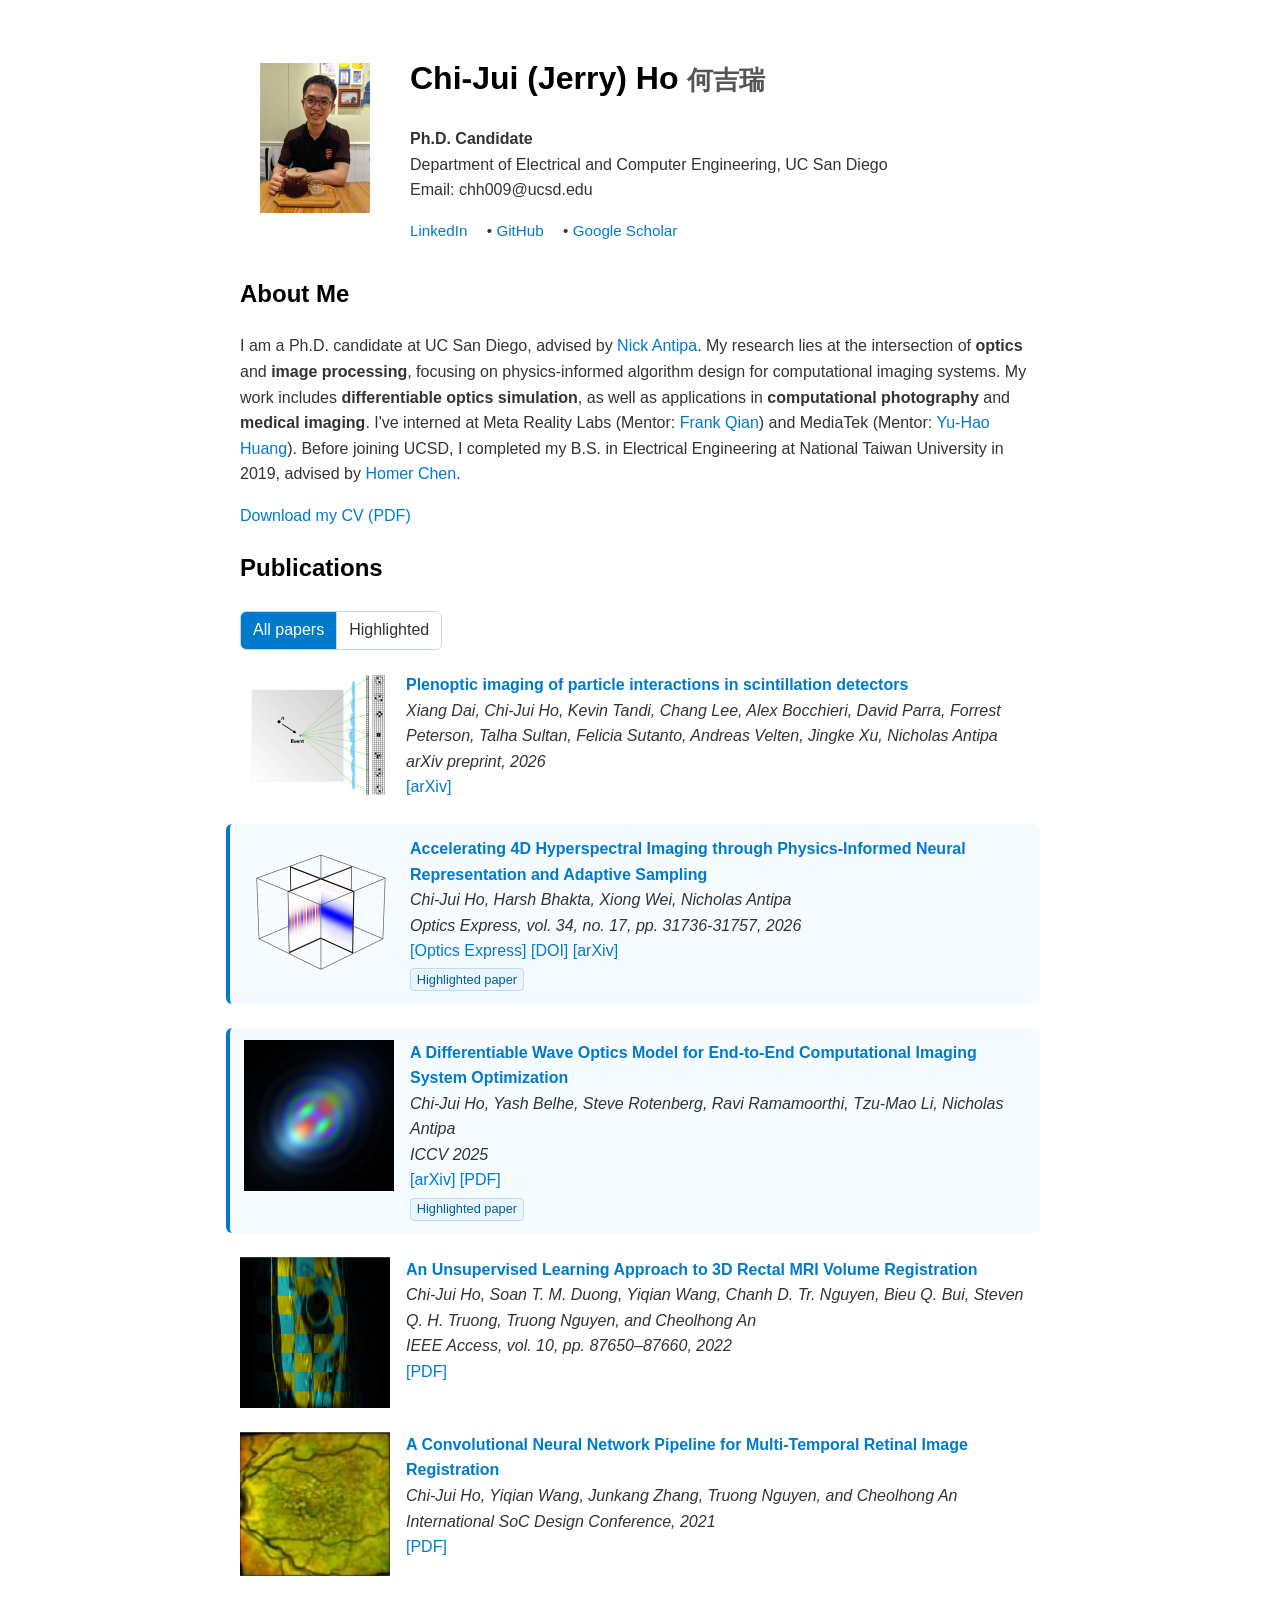
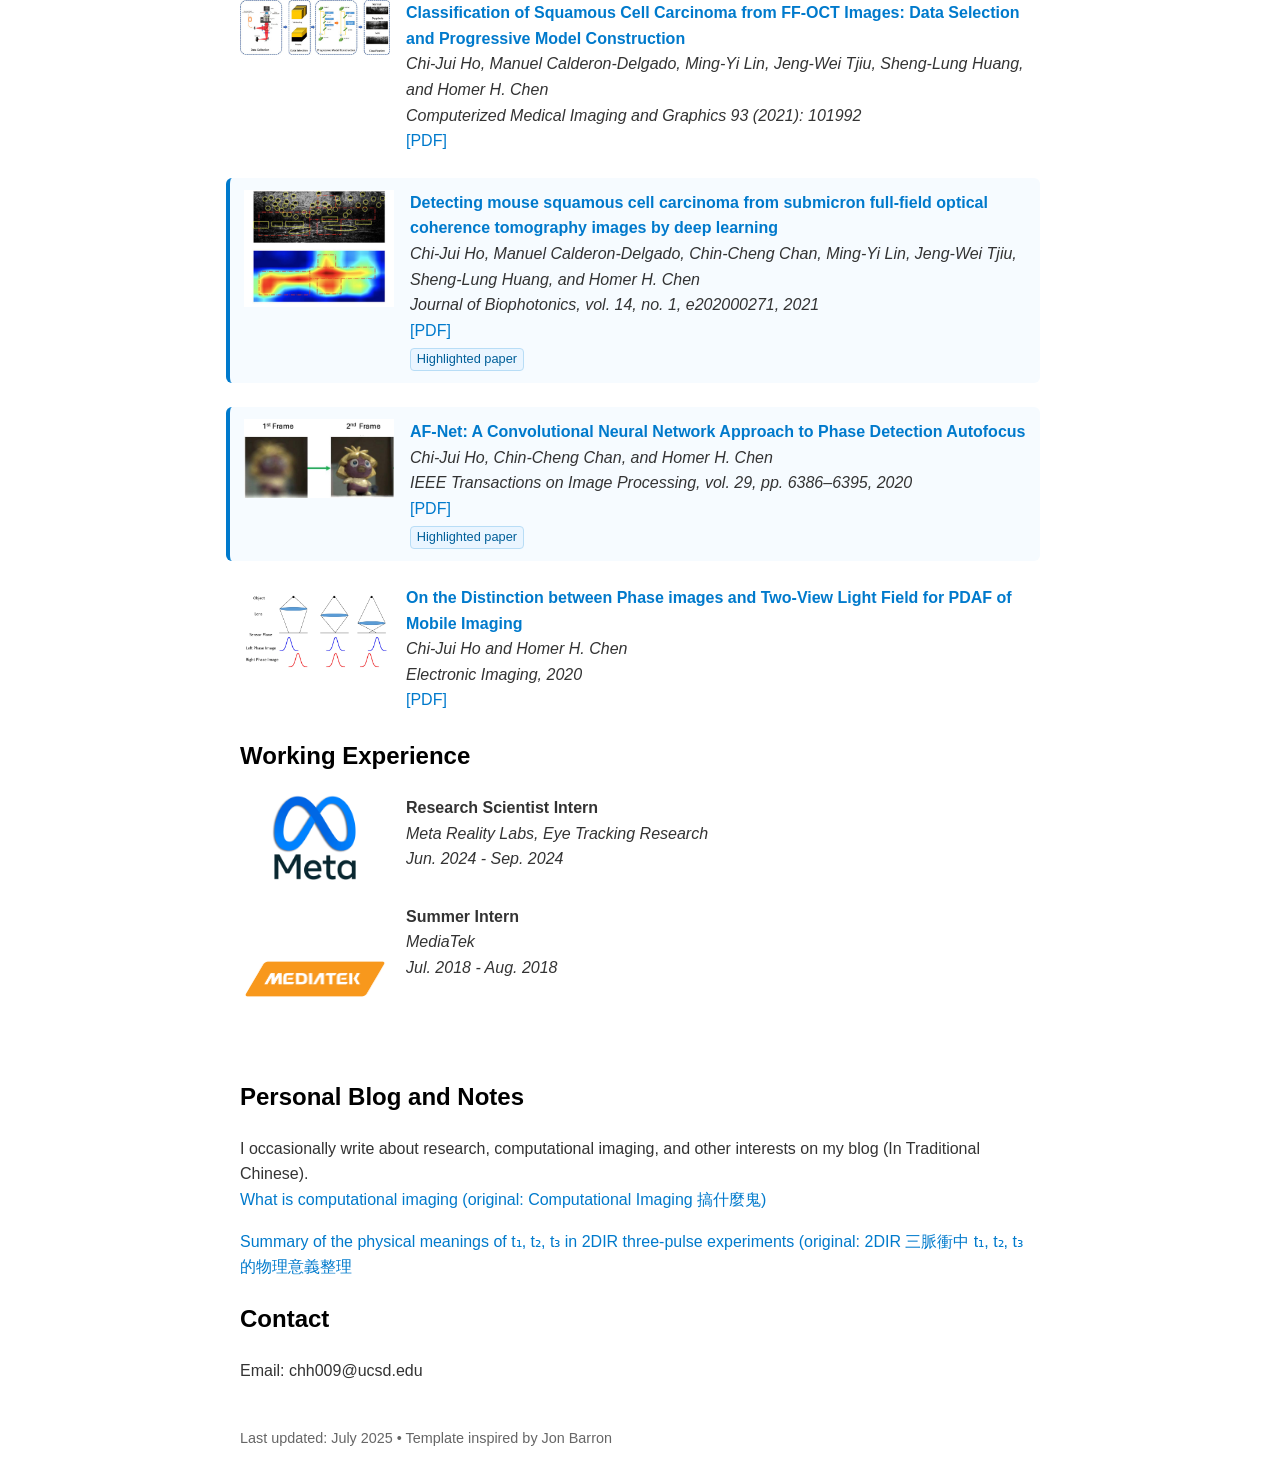
==== index.html @ c0e7cbdf "Update 2DIR Optics Express citation" ====
<!DOCTYPE html>
<html lang="en">
<head>
<meta charset="utf-8"/>
<title>Chi-Jui (Jerry) Ho</title>
<meta name="viewport" content="width=device-width, initial-scale=1"/>
<meta name="google-site-verification" content="zfA1DzGAWtpYWgjwq686KlSi9xvce8L3ObJnzD0OJwY" />
<style>
  body {
    max-width: 800px;
    margin: auto;
    font-family: 'Helvetica Neue', Helvetica, Arial, sans-serif;
    line-height: 1.6;
    color: #333;
    padding: 2em;
  }
  h1, h2, h3 {
    color: #000;
  }
  a {
    color: #007acc;
    text-decoration: none;
  }
  a:hover {
    text-decoration: underline;
  }
  .header {
  display: flex;
  align-items: center;
  margin-bottom: 2em;
  }
  
  .profile-img {
  width: 150px;
  border-radius: 8px;
  margin-right: 20px;
  }
  .pub-title {
    font-weight: bold;
  }
  .pub-authors {
    font-style: italic;
  }
  .cv-link {
    margin-top: 1em;
  }
  footer {
    margin-top: 3em;
    font-size: 0.9em;
    color: #666;
  }
  .pub-list li { list-style-type: none; margin-left: 0; padding-left: 0; }
  .publication-filter {
    display: inline-flex;
    gap: 0;
    margin: 0.25em 0 1.4em;
    border: 1px solid #c7d7e2;
    border-radius: 6px;
    overflow: hidden;
  }
  .publication-filter button {
    border: 0;
    border-right: 1px solid #c7d7e2;
    background: #fff;
    color: #333;
    cursor: pointer;
    font: inherit;
    padding: 0.35em 0.75em;
  }
  .publication-filter button:last-child {
    border-right: 0;
  }
  .publication-filter button.active {
    background: #007acc;
    color: #fff;
  }
  .highlighted-paper {
    background: #f6fbff;
    border-left: 4px solid #007acc;
    border-radius: 6px;
    margin-left: -14px;
    padding: 12px 14px;
  }
  .highlight-badge {
    display: inline-block;
    margin-top: 0.35em;
    padding: 0.12em 0.45em;
    border: 1px solid #b8ddf6;
    border-radius: 4px;
    background: #eaf5ff;
    color: #005f99;
    font-size: 0.8em;
    font-style: normal;
    line-height: 1.4;
  }

  .social-links {
    margin-top: 0.5em;
    font-size: 0.95em;
  }
  .social-links a {
    margin-right: 1em;
  }
</style>
</head>
<body>
<div class="header">
  <img src="imgs/jerry.jpg" alt="Your Photo" class="profile-img"/>
  <div>
    <h1>Chi-Jui (Jerry) Ho <span style="font-size:0.8em; color:#555;">何吉瑞</span></h1>
    <p><strong>Ph.D. Candidate</strong><br/>
    Department of Electrical and Computer Engineering, UC San Diego<br/>
    Email: chh009@ucsd.edu</p>

    <div class="social-links">
      <a href="https://www.linkedin.com/in/chi-jui-jerry-ho/" target="_blank">LinkedIn</a>
      <span class="dot">•</span>
      <a href="https://github.com/JerryHoTaiwan" target="_blank">GitHub</a>
      <span class="dot">•</span>
      <a href="https://scholar.google.com/citations?hl=en&user=HRKp738AAAAJ" target="_blank">Google Scholar</a>
    </div>
  </div>
</div>

<h2>About Me</h2>
<p>I am a Ph.D. candidate at UC San Diego, advised by <a href="http://www.nickantipa.com">Nick Antipa</a>. My research lies at the intersection of <strong>optics</strong> and <strong>image processing</strong>, focusing on physics-informed algorithm design for computational imaging systems. My work includes <strong>differentiable optics simulation</strong>, as well as applications in <strong>computational photography</strong> and <strong>medical imaging</strong>. I've interned at Meta Reality Labs (Mentor: <a href="https://www.linkedin.com/in/ruobing-qian/">Frank Qian</a>) and MediaTek (Mentor: <a href="https://www.linkedin.com/in/yu-hao-huang-72821060/?originalSubdomain=tw">Yu-Hao Huang</a>). Before joining UCSD, I completed my B.S. in Electrical Engineering at National Taiwan University in 2019, advised by <a href="https://www.ee.ntu.edu.tw/profile1.php?id=60">Homer Chen</a>.</p>
<div class="cv-link">
  <a href="pdfs/Jerry_resume_1125.pdf" target="_blank">Download my CV (PDF)</a>
</div>
<h2>Publications</h2>
<div class="publication-filter" aria-label="Publication filter">
  <button class="active" type="button" data-filter="all" aria-pressed="true">All papers</button>
  <button type="button" data-filter="highlighted" aria-pressed="false">Highlighted</button>
</div>
<div class="pub-list" id="publication-list"> 

    <li>
    <div style="display:flex; margin-bottom:24px; align-items:flex-start;">
      <img alt="PRISM Figure" src="imgs/PRISM.png" style="width:150px; margin-right:16px; flex-shrink:0;"/>
      <div style="flex-grow:1;">
        <a class="pub-title" href="https://arxiv.org/abs/2607.01123">Plenoptic imaging of particle interactions in scintillation detectors</a><br/>
        <span class="pub-authors">Xiang Dai, Chi-Jui Ho, Kevin Tandi, Chang Lee, Alex Bocchieri, David Parra, Forrest Peterson, Talha Sultan, Felicia Sutanto, Andreas Velten, Jingke Xu, Nicholas Antipa</span><br/>
        <em>arXiv preprint, 2026</em><br/>
        <a href="https://arxiv.org/abs/2607.01123">[arXiv]</a>
      </div>
    </div>
  </li>

    <li>
    <div class="highlighted-paper" style="display:flex; margin-bottom:24px; align-items:flex-start;">
      <img alt="2DIR Figure" src="imgs/hyperspec.png" style="width:150px; margin-right:16px; flex-shrink:0;"/>
      <div style="flex-grow:1;">
        <a class="pub-title" href="https://jerryhotaiwan.github.io/projects/neural4dir/">Accelerating 4D Hyperspectral Imaging through Physics-Informed Neural Representation and Adaptive Sampling</a><br/>
        <span class="pub-authors">Chi-Jui Ho, Harsh Bhakta, Xiong Wei, Nicholas Antipa</span><br/>
        <em>Optics Express, vol. 34, no. 17, pp. 31736-31757, 2026</em><br/>
        <a href="https://opg.optica.org/oe/fulltext.cfm?uri=oe-34-17-31736">[Optics Express]</a>
        <a href="https://doi.org/10.1364/OE.599405">[DOI]</a>
        <a href="https://arxiv.org/abs/2604.06561">[arXiv]</a>
        <br/><span class="highlight-badge">Highlighted paper</span>
      </div>
    </div>
  </li>

  <li>
    <div class="highlighted-paper" style="display:flex; margin-bottom:24px; align-items:flex-start;">
      <img alt="DiffWave Figure" src="imgs/waveoptics.png" style="width:150px; margin-right:16px; flex-shrink:0;"/>
      <div style="flex-grow:1;">
        <a class="pub-title" href="https://jerryhotaiwan.github.io/projects/diff_wave_optics/">A Differentiable Wave Optics Model for End-to-End Computational Imaging System Optimization</a><br/>
        <span class="pub-authors">Chi-Jui Ho, Yash Belhe, Steve Rotenberg, Ravi Ramamoorthi, Tzu-Mao Li, Nicholas Antipa</span><br/>
        <em>ICCV 2025</em><br/>
        <a href="https://arxiv.org/abs/2412.09774">[arXiv]</a>
        <a href="pdfs/DiffWave_ICCV.pdf">[PDF]</a>
        <br/><span class="highlight-badge">Highlighted paper</span>
      </div>
    </div>
  </li>

  <li>
    <div style="display:flex; margin-bottom:24px; align-items:flex-start;">
      <img alt="Publication Figure" src="imgs/MRI_reg.png" style="width:150px; margin-right:16px; flex-shrink:0;"/>
      <div style="flex-grow:1;">
        <a class="pub-title" href="https://doi.org/10.1109/ACCESS.2022.3199379">An Unsupervised Learning Approach to 3D Rectal MRI Volume Registration</a><br/>
        <span class="pub-authors">Chi-Jui Ho, Soan T. M. Duong, Yiqian Wang, Chanh D. Tr. Nguyen, Bieu Q. Bui, Steven Q. H. Truong, Truong Nguyen, and Cheolhong An</span><br/>
        <em>IEEE Access, vol. 10, pp. 87650–87660, 2022</em><br/>
        <a href="pdfs/MRI_reg.pdf">[PDF]</a>
      </div>
    </div>
  </li>

  <li>
    <div style="display:flex; margin-bottom:24px; align-items:flex-start;">
      <img alt="Publication Figure" src="imgs/multi_temp_reg.png" style="width:150px; margin-right:16px; flex-shrink:0;"/>
      <div style="flex-grow:1;">
        <a class="pub-title" href="https://ieeexplore.ieee.org/document/9613906">A Convolutional Neural Network Pipeline for Multi-Temporal Retinal Image Registration</a><br/>
        <span class="pub-authors">Chi-Jui Ho, Yiqian Wang, Junkang Zhang, Truong Nguyen, and Cheolhong An</span><br/>
        <em>International SoC Design Conference, 2021</em><br/>
        <a href="pdfs/multi_temp_reg.pdf">[PDF]</a>
      </div>
    </div>
  </li>

  <li>
    <div style="display:flex; margin-bottom:24px; align-items:flex-start;">
      <img alt="Publication Figure" src="imgs/OCT_train.jpg" style="width:150px; margin-right:16px; flex-shrink:0;"/>
      <div style="flex-grow:1;">
        <a class="pub-title" href="https://www.sciencedirect.com/science/article/pii/S0895611121001415">Classification of Squamous Cell Carcinoma from FF-OCT Images: Data Selection and Progressive Model Construction</a><br/>
        <span class="pub-authors">Chi-Jui Ho, Manuel Calderon-Delgado, Ming-Yi Lin, Jeng-Wei Tjiu, Sheng-Lung Huang, and Homer H. Chen</span><br/>
        <em>Computerized Medical Imaging and Graphics 93 (2021): 101992</em><br/>
        <a href="pdfs/OCT_train.pdf">[PDF]</a>
      </div>
    </div>
  </li>

  <li>
    <div class="highlighted-paper" style="display:flex; margin-bottom:24px; align-items:flex-start;">
      <img alt="Publication Figure" src="imgs/OCT.jpg" style="width:150px; margin-right:16px; flex-shrink:0;"/>
      <div style="flex-grow:1;">
        <a class="pub-title" href="https://onlinelibrary.wiley.com/doi/full/10.1002/jbio.202000271">Detecting mouse squamous cell carcinoma from submicron full-field optical coherence tomography images by deep learning</a><br/>
        <span class="pub-authors">Chi-Jui Ho, Manuel Calderon-Delgado, Chin-Cheng Chan, Ming-Yi Lin, Jeng-Wei Tjiu, Sheng-Lung Huang, and Homer H. Chen</span><br/>
        <em>Journal of Biophotonics, vol. 14, no. 1, e202000271, 2021</em><br/>
        <a href="pdfs/SCC_JB.pdf">[PDF]</a>
        <br/><span class="highlight-badge">Highlighted paper</span>
      </div>
    </div>
  </li>

  <li>
    <div class="highlighted-paper" style="display:flex; margin-bottom:24px; align-items:flex-start;">
      <img alt="Publication Figure" src="imgs/PDAF.jpg" style="width:150px; margin-right:16px; flex-shrink:0;"/>
      <div style="flex-grow:1;">
        <a class="pub-title" href="https://ieeexplore.ieee.org/document/9130390">AF-Net: A Convolutional Neural Network Approach to Phase Detection Autofocus</a><br/>
        <span class="pub-authors">Chi-Jui Ho, Chin-Cheng Chan, and Homer H. Chen</span><br/>
        <em>IEEE Transactions on Image Processing, vol. 29, pp. 6386–6395, 2020</em><br/>
        <a href="pdfs/AFNet_TIP.pdf">[PDF]</a>
        <br/><span class="highlight-badge">Highlighted paper</span>
      </div>
    </div>
  </li>

  <li>
    <div style="display:flex; margin-bottom:24px; align-items:flex-start;">
      <img alt="Publication Figure" src="imgs/phaseimage.jpg" style="width:150px; margin-right:16px; flex-shrink:0;"/>
      <div style="flex-grow:1;">
        <a class="pub-title" href="https://library.imaging.org/ei/articles/32/14/art00022">On the Distinction between Phase images and Two-View Light Field for PDAF of Mobile Imaging</a><br/>
        <span class="pub-authors">Chi-Jui Ho and Homer H. Chen</span><br/>
        <em>Electronic Imaging, 2020</em><br/>
        <a href="pdfs/EI_PDAF_TVLF.pdf">[PDF]</a>
      </div>
    </div>
  </li>
</div>
  <h2>Working Experience</h2>
  <div class="pub-list"> 
  <li><div style="display:flex; margin-bottom:24px; align-items:flex-start;">
    <img alt="Publication Figure" src="imgs/meta.png" style="width:150px; margin-right:16px; flex-shrink:0;"/>
    <div style="flex-grow:1;">
    <span class="pub-title">Research Scientist Intern</span><br/>
    <span class="pub-authors">Meta Reality Labs, Eye Tracking Research</span><br/>
    <em>Jun. 2024 - Sep. 2024
    </em><br/></div></div></li>
  <li><div style="display:flex; margin-bottom:24px; align-items:flex-start;">
    <img alt="Publication Figure" src="imgs/MTK.jpg" style="width:150px; margin-right:16px; flex-shrink:0;"/>
    <div style="flex-grow:1;">
    <span class="pub-title">Summer Intern</span><br/>
    <span class="pub-authors">MediaTek</span><br/>
    <em>Jul. 2018 - Aug. 2018</em><br/></div></div></li></div>

<h2>Personal Blog and Notes</h2>
<p>
  I occasionally write about research, computational imaging, and other interests on my blog (In Traditional Chinese).<br/>
  <a href="https://hochirijay.medium.com/computational-imaging搞什麼鬼-7187746eb218" target="_blank">What is computational imaging (original: Computational Imaging 搞什麼鬼)</a>
</p>
<p>
  <a href="2DIR.html" target="_blank">
    Summary of the physical meanings of t₁, t₂, t₃ in 2DIR three-pulse experiments (original: 2DIR 三脈衝中 t₁, t₂, t₃ 的物理意義整理
  </a>
</p>

  <h2>Contact</h2>
<p>Email: chh009@ucsd.edu<br/>
</p>
<footer>
    Last updated: July 2025 • Template inspired by Jon Barron
  </footer>
<script>
  const publicationList = document.getElementById('publication-list');
  const filterButtons = document.querySelectorAll('.publication-filter button');

  filterButtons.forEach((button) => {
    button.addEventListener('click', () => {
      const showHighlightedOnly = button.dataset.filter === 'highlighted';
      const publicationItems = publicationList.querySelectorAll('li');

      publicationItems.forEach((item) => {
        item.hidden = showHighlightedOnly && !item.querySelector('.highlighted-paper');
      });
      filterButtons.forEach((item) => {
        const isActive = item === button;
        item.classList.toggle('active', isActive);
        item.setAttribute('aria-pressed', String(isActive));
      });
    });
  });
</script>
</body>
</html>
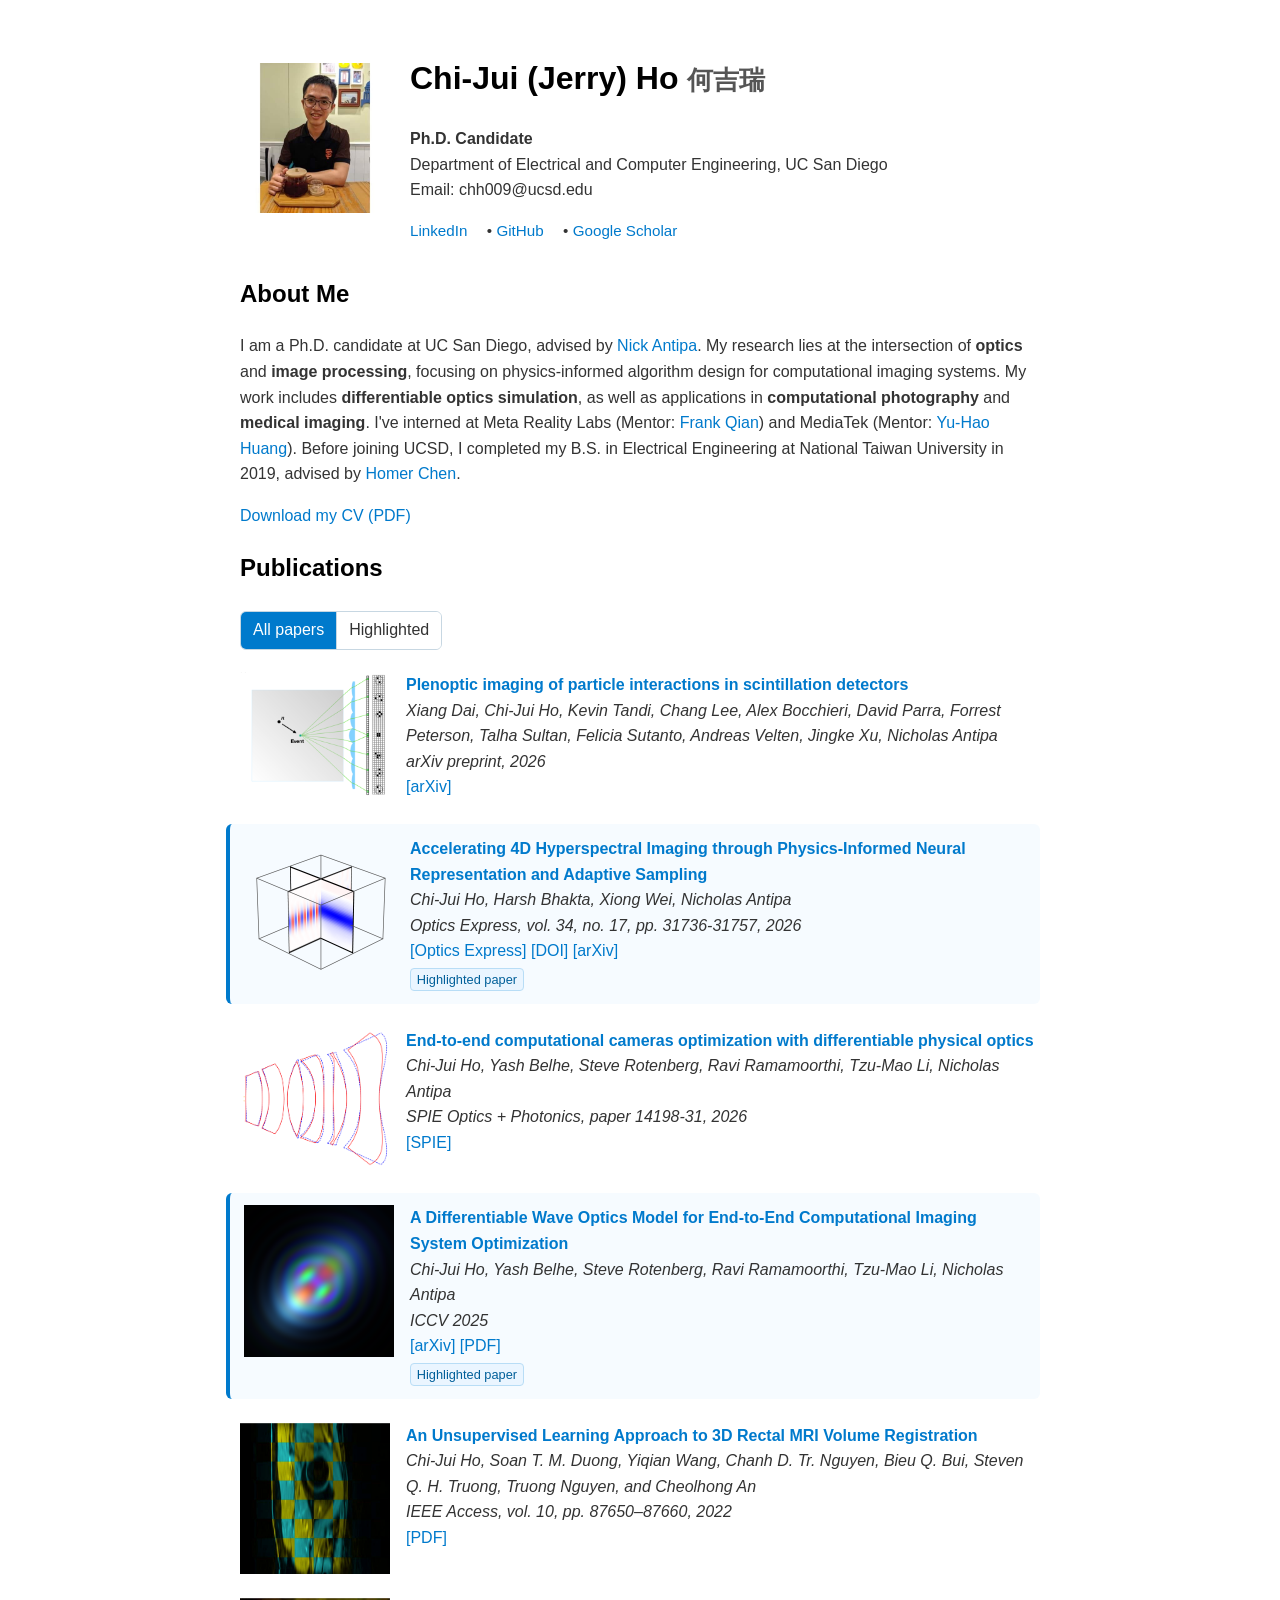
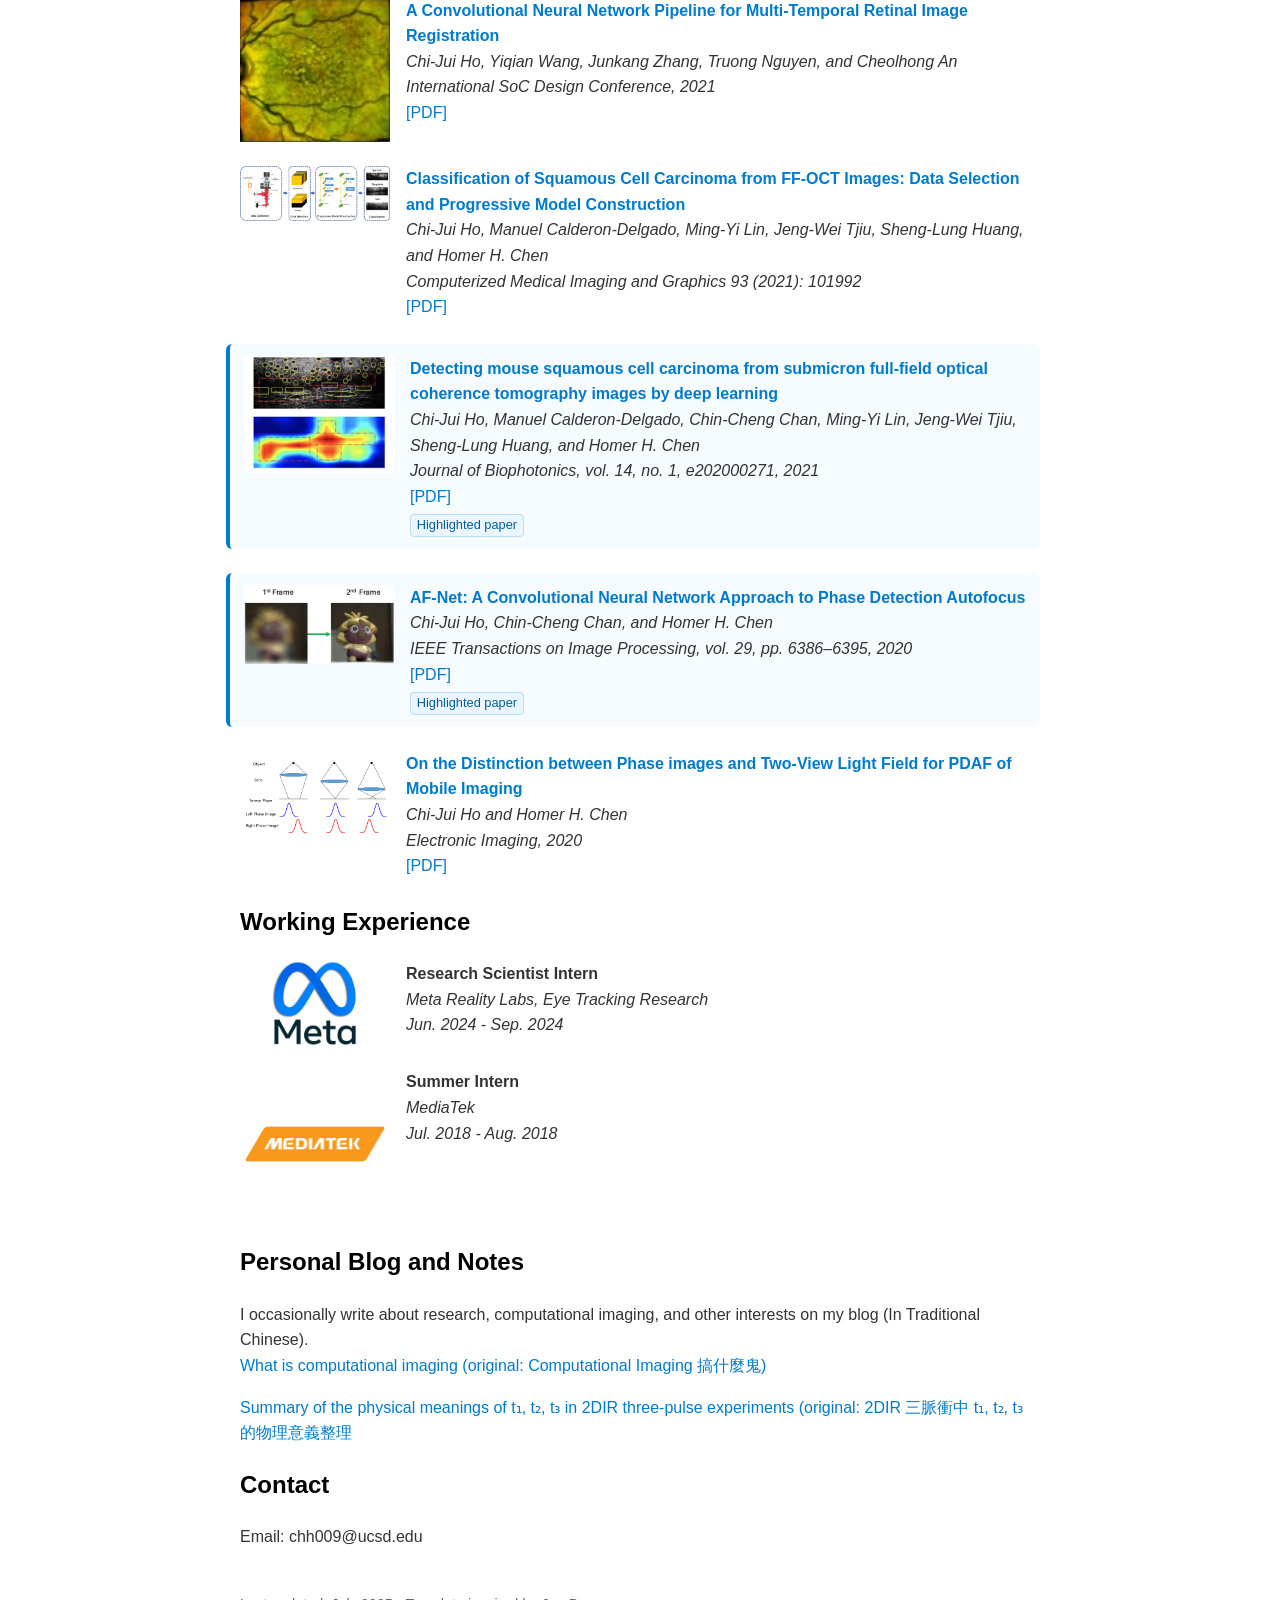
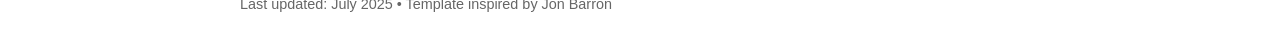
==== commit 21a5fd2a: "Add SPIE computational cameras paper" ====
--- a/index.html
+++ b/index.html
@@ -157,6 +157,18 @@
         <a href="https://doi.org/10.1364/OE.599405">[DOI]</a>
         <a href="https://arxiv.org/abs/2604.06561">[arXiv]</a>
         <br/><span class="highlight-badge">Highlighted paper</span>
+      </div>
+    </div>
+  </li>
+
+  <li>
+    <div style="display:flex; margin-bottom:24px; align-items:flex-start;">
+      <img alt="SPIE Lens Figure" src="imgs/SPIE_lens.png" style="width:150px; margin-right:16px; flex-shrink:0;"/>
+      <div style="flex-grow:1;">
+        <a class="pub-title" href="https://spie.org/optics-photonics/presentation/End-to-end-computational-cameras-optimization-with-differentiable-physical-optics/14198-31">End-to-end computational cameras optimization with differentiable physical optics</a><br/>
+        <span class="pub-authors">Chi-Jui Ho, Yash Belhe, Steve Rotenberg, Ravi Ramamoorthi, Tzu-Mao Li, Nicholas Antipa</span><br/>
+        <em>SPIE Optics + Photonics, paper 14198-31, 2026</em><br/>
+        <a href="https://spie.org/optics-photonics/presentation/End-to-end-computational-cameras-optimization-with-differentiable-physical-optics/14198-31">[SPIE]</a>
       </div>
     </div>
   </li>
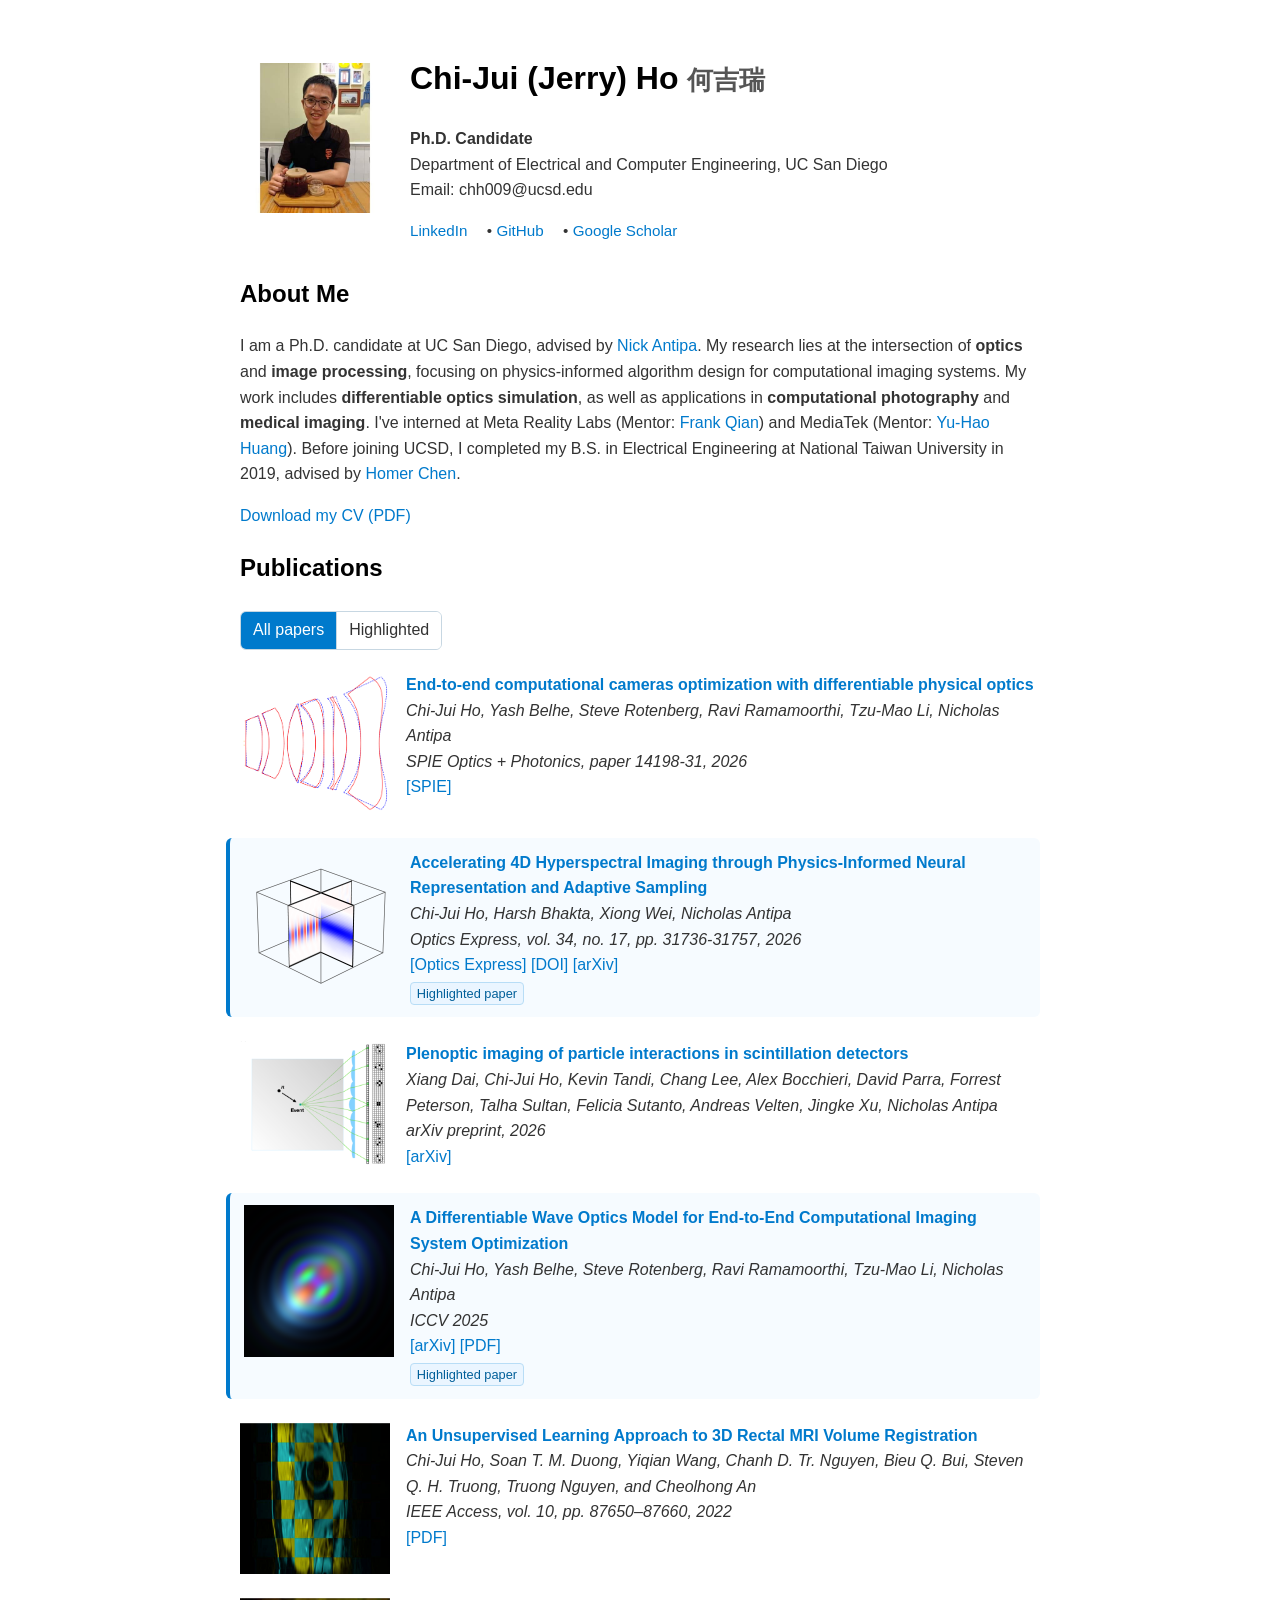
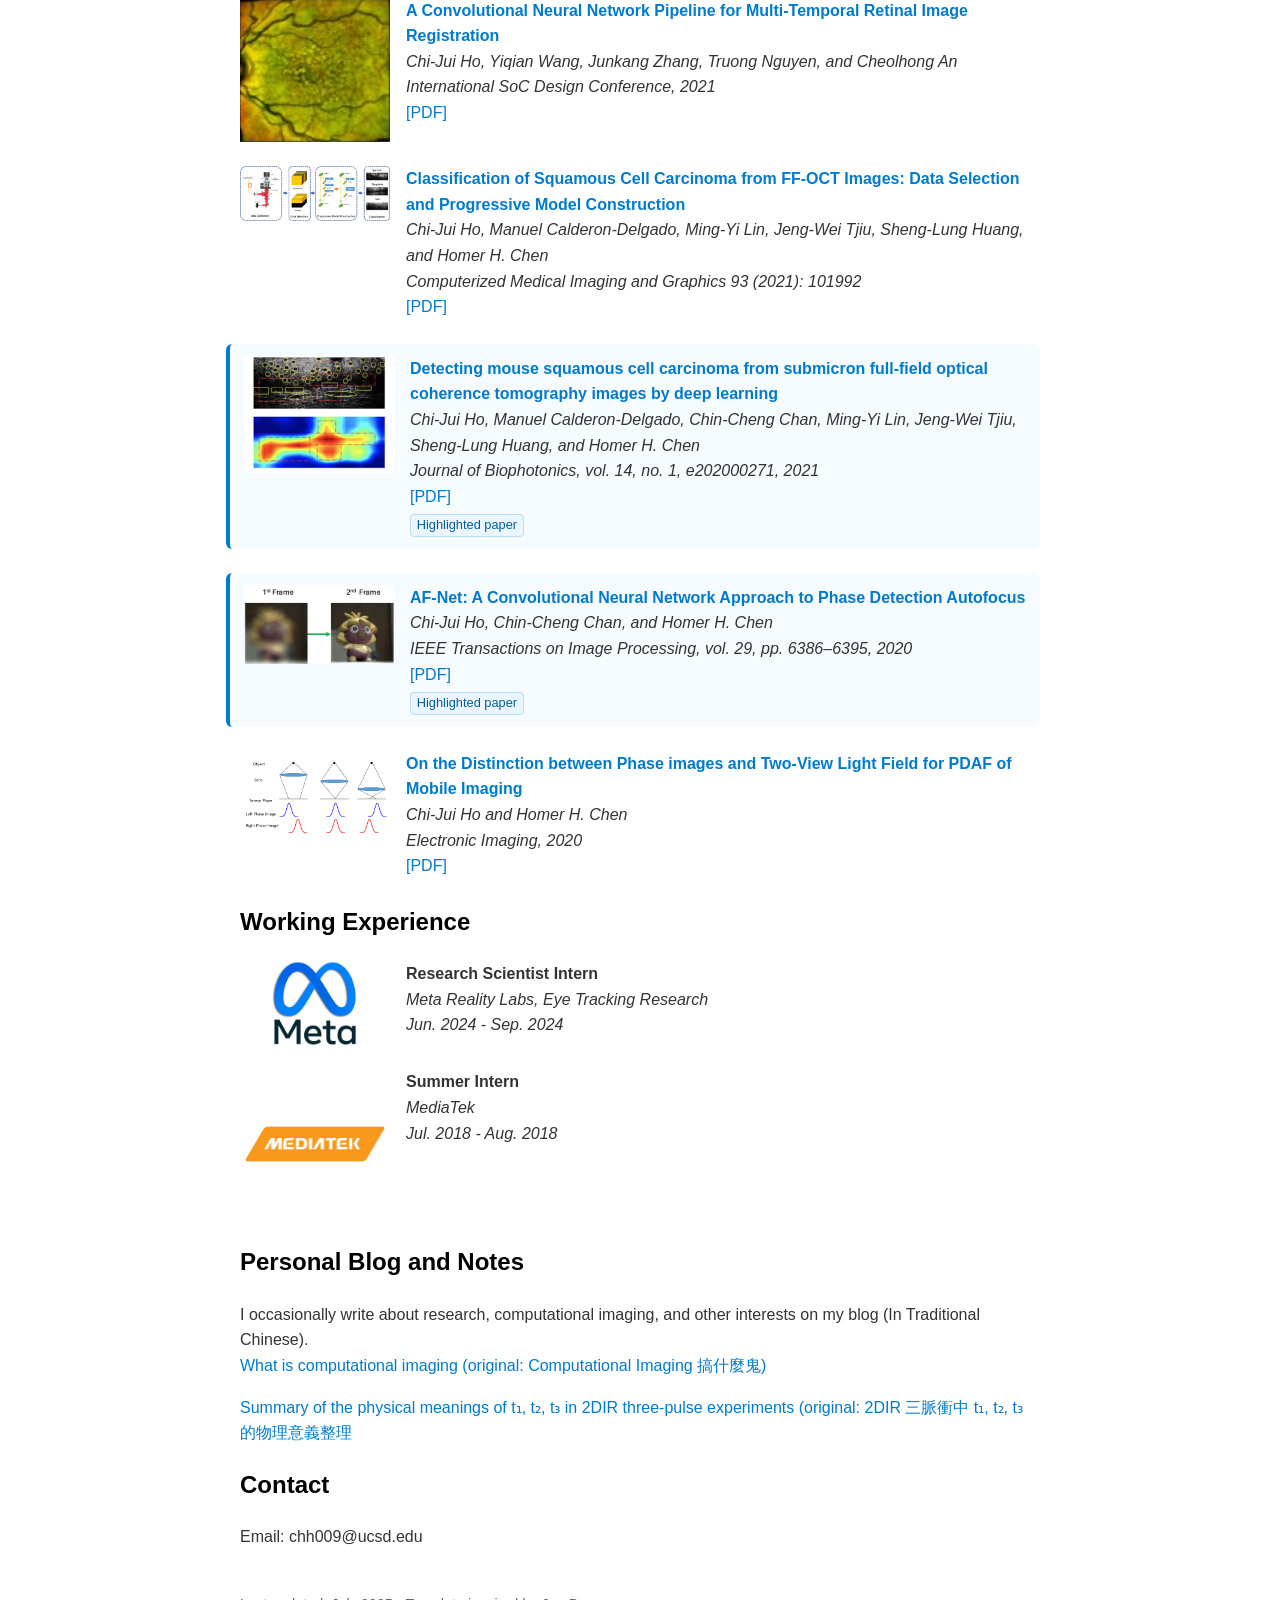
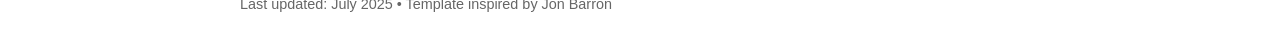
==== commit b3f1b702: "Reorder newest publications" ====
--- a/index.html
+++ b/index.html
@@ -134,14 +134,14 @@
 </div>
 <div class="pub-list" id="publication-list"> 
 
-    <li>
-    <div style="display:flex; margin-bottom:24px; align-items:flex-start;">
-      <img alt="PRISM Figure" src="imgs/PRISM.png" style="width:150px; margin-right:16px; flex-shrink:0;"/>
-      <div style="flex-grow:1;">
-        <a class="pub-title" href="https://arxiv.org/abs/2607.01123">Plenoptic imaging of particle interactions in scintillation detectors</a><br/>
-        <span class="pub-authors">Xiang Dai, Chi-Jui Ho, Kevin Tandi, Chang Lee, Alex Bocchieri, David Parra, Forrest Peterson, Talha Sultan, Felicia Sutanto, Andreas Velten, Jingke Xu, Nicholas Antipa</span><br/>
-        <em>arXiv preprint, 2026</em><br/>
-        <a href="https://arxiv.org/abs/2607.01123">[arXiv]</a>
+  <li>
+    <div style="display:flex; margin-bottom:24px; align-items:flex-start;">
+      <img alt="SPIE Lens Figure" src="imgs/SPIE_lens.png" style="width:150px; margin-right:16px; flex-shrink:0;"/>
+      <div style="flex-grow:1;">
+        <a class="pub-title" href="https://spie.org/optics-photonics/presentation/End-to-end-computational-cameras-optimization-with-differentiable-physical-optics/14198-31">End-to-end computational cameras optimization with differentiable physical optics</a><br/>
+        <span class="pub-authors">Chi-Jui Ho, Yash Belhe, Steve Rotenberg, Ravi Ramamoorthi, Tzu-Mao Li, Nicholas Antipa</span><br/>
+        <em>SPIE Optics + Photonics, paper 14198-31, 2026</em><br/>
+        <a href="https://spie.org/optics-photonics/presentation/End-to-end-computational-cameras-optimization-with-differentiable-physical-optics/14198-31">[SPIE]</a>
       </div>
     </div>
   </li>
@@ -161,14 +161,14 @@
     </div>
   </li>
 
-  <li>
-    <div style="display:flex; margin-bottom:24px; align-items:flex-start;">
-      <img alt="SPIE Lens Figure" src="imgs/SPIE_lens.png" style="width:150px; margin-right:16px; flex-shrink:0;"/>
-      <div style="flex-grow:1;">
-        <a class="pub-title" href="https://spie.org/optics-photonics/presentation/End-to-end-computational-cameras-optimization-with-differentiable-physical-optics/14198-31">End-to-end computational cameras optimization with differentiable physical optics</a><br/>
-        <span class="pub-authors">Chi-Jui Ho, Yash Belhe, Steve Rotenberg, Ravi Ramamoorthi, Tzu-Mao Li, Nicholas Antipa</span><br/>
-        <em>SPIE Optics + Photonics, paper 14198-31, 2026</em><br/>
-        <a href="https://spie.org/optics-photonics/presentation/End-to-end-computational-cameras-optimization-with-differentiable-physical-optics/14198-31">[SPIE]</a>
+    <li>
+    <div style="display:flex; margin-bottom:24px; align-items:flex-start;">
+      <img alt="PRISM Figure" src="imgs/PRISM.png" style="width:150px; margin-right:16px; flex-shrink:0;"/>
+      <div style="flex-grow:1;">
+        <a class="pub-title" href="https://arxiv.org/abs/2607.01123">Plenoptic imaging of particle interactions in scintillation detectors</a><br/>
+        <span class="pub-authors">Xiang Dai, Chi-Jui Ho, Kevin Tandi, Chang Lee, Alex Bocchieri, David Parra, Forrest Peterson, Talha Sultan, Felicia Sutanto, Andreas Velten, Jingke Xu, Nicholas Antipa</span><br/>
+        <em>arXiv preprint, 2026</em><br/>
+        <a href="https://arxiv.org/abs/2607.01123">[arXiv]</a>
       </div>
     </div>
   </li>
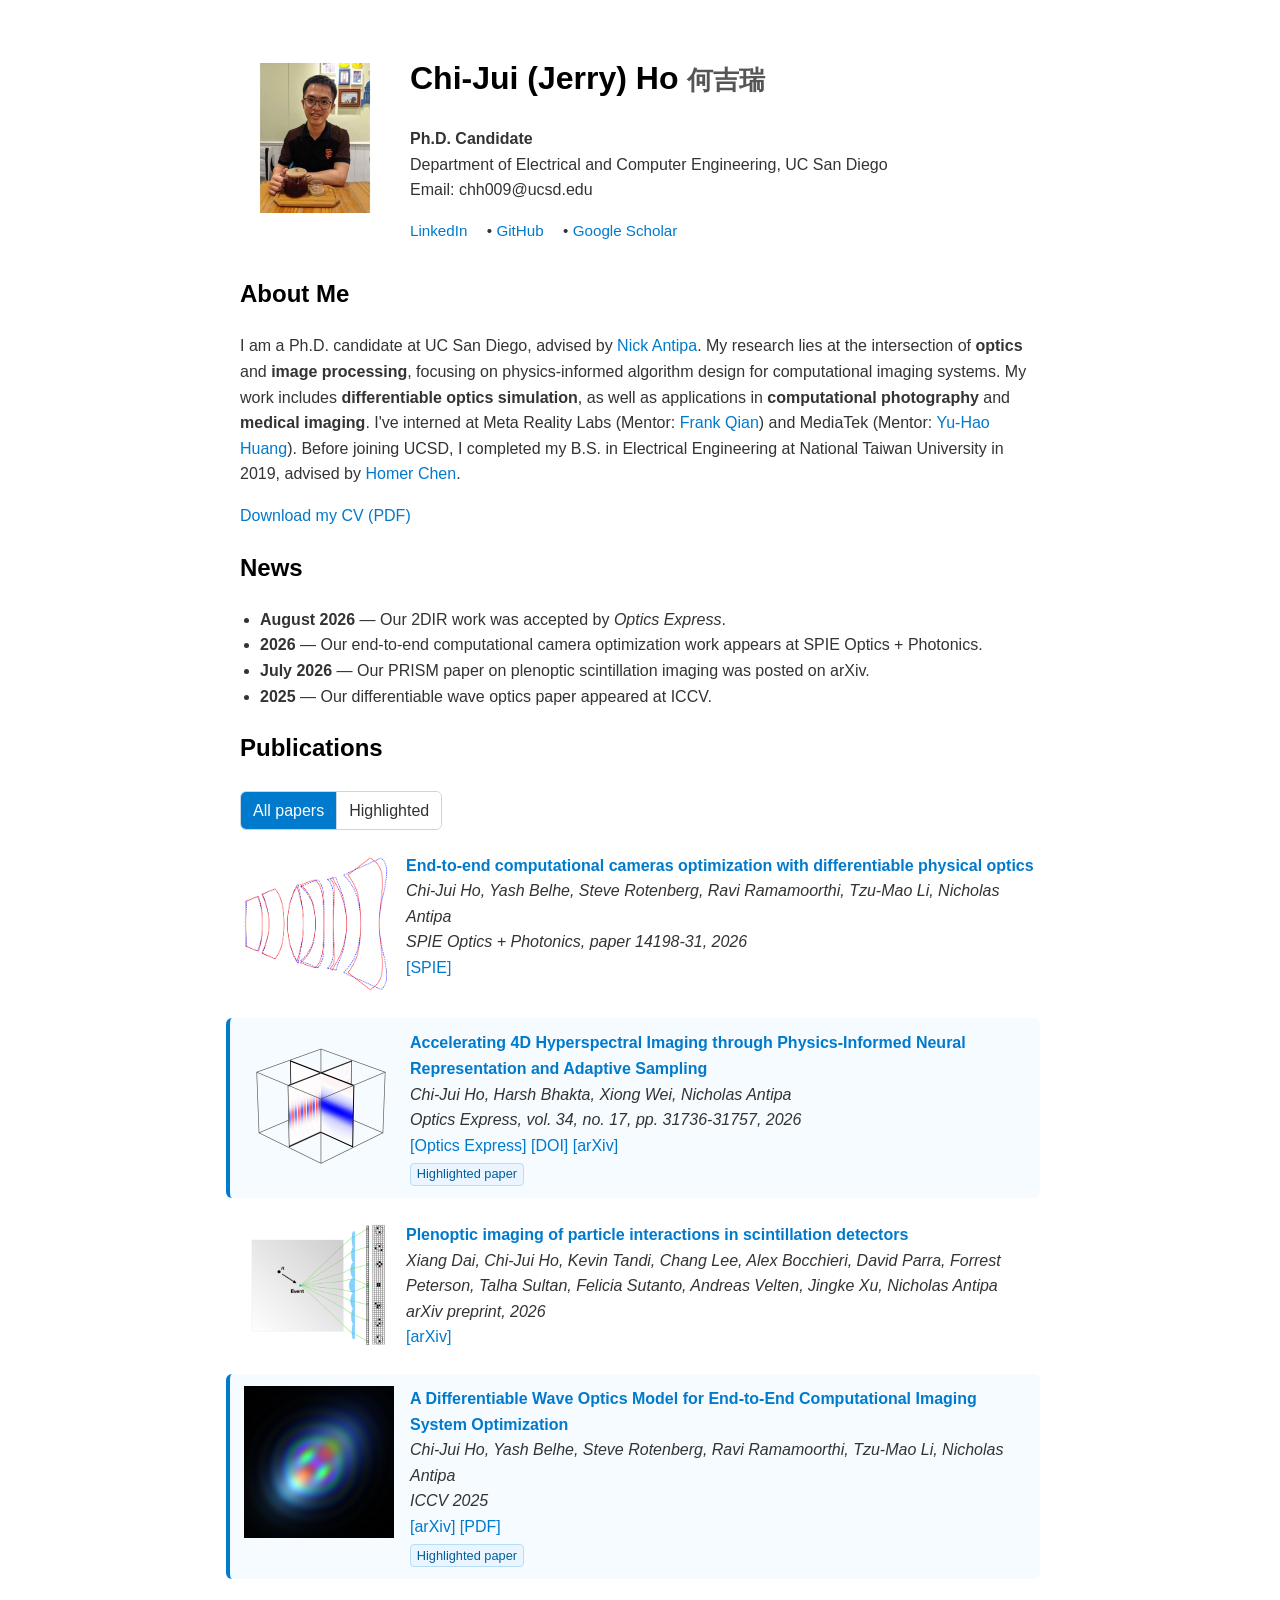
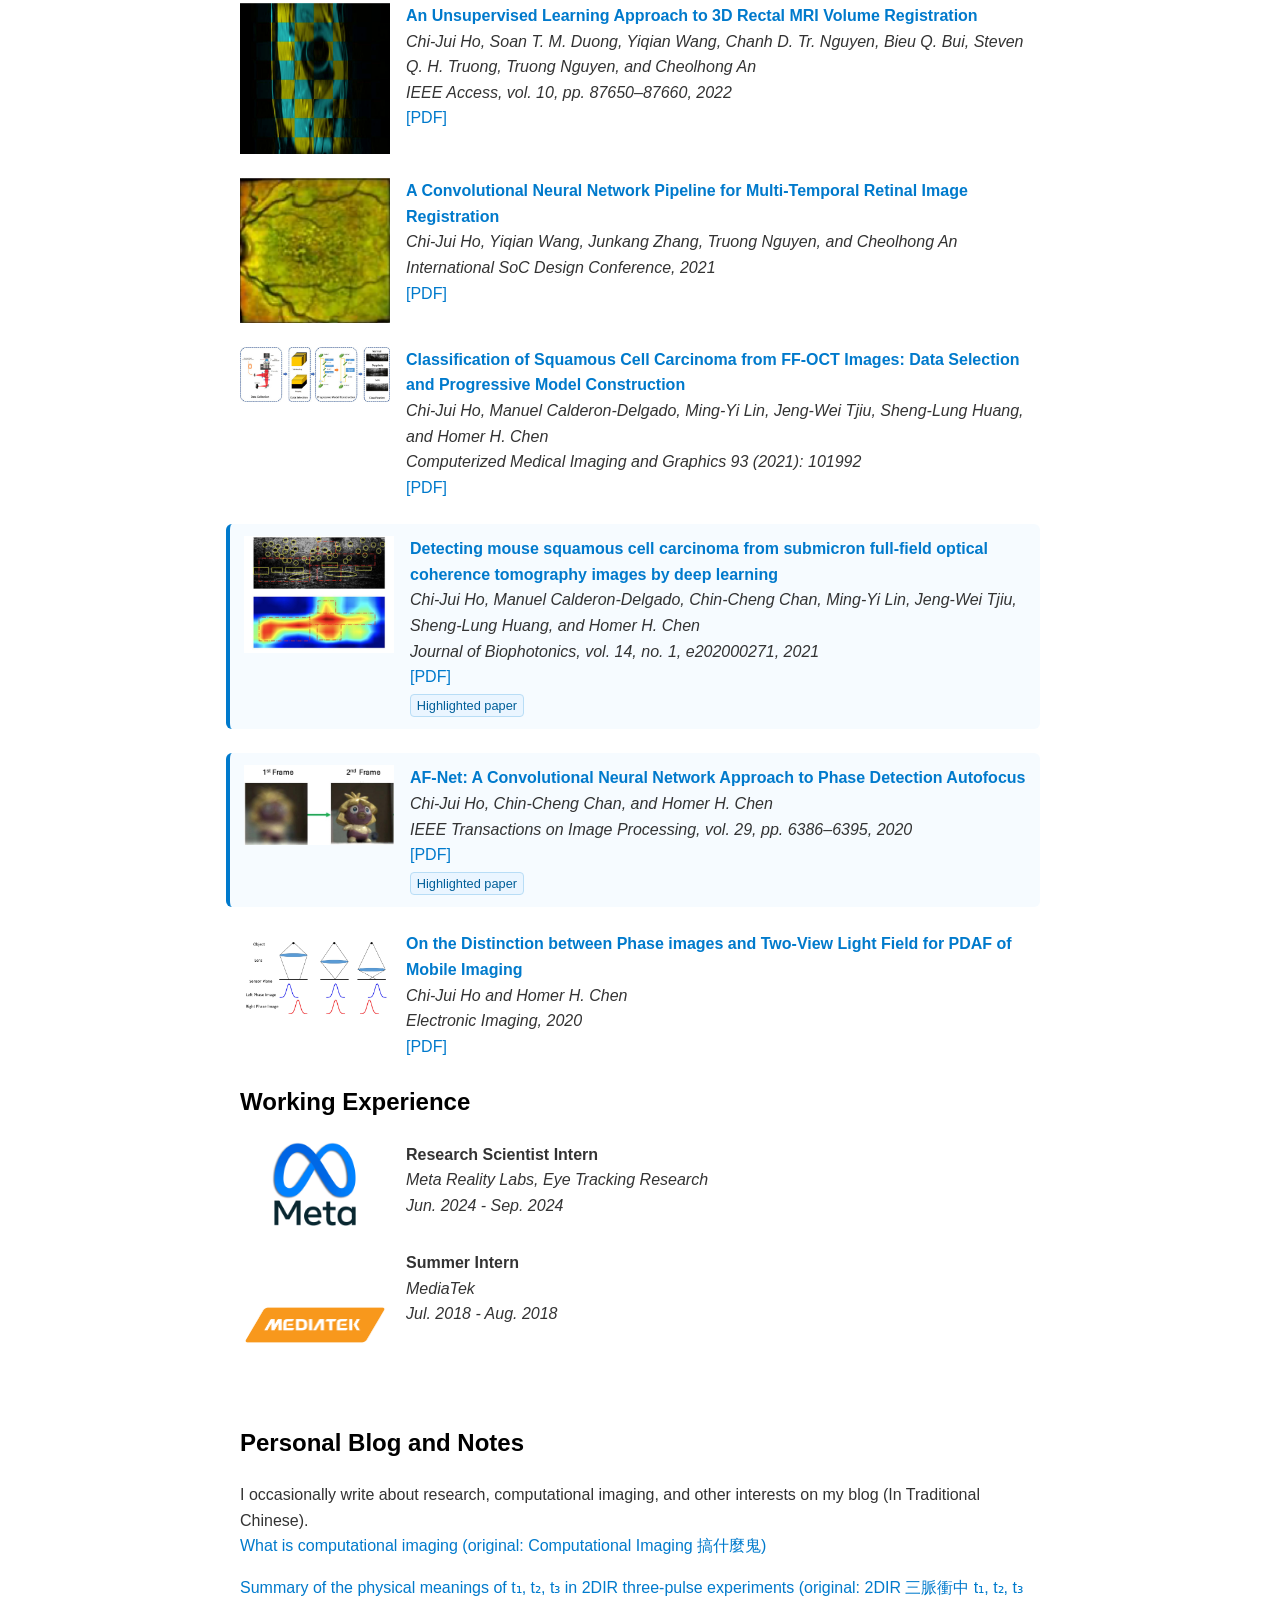
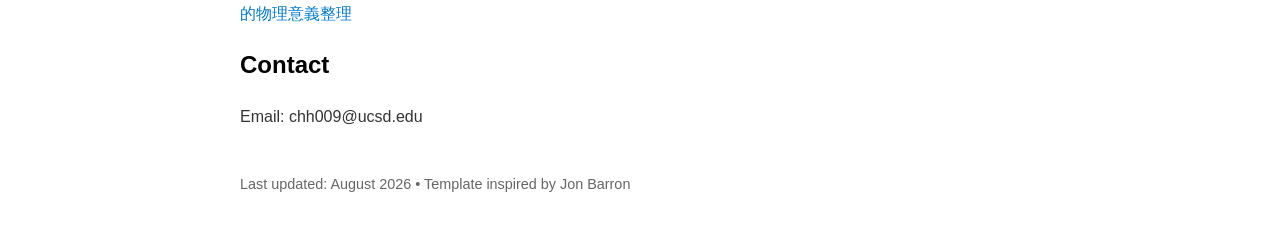
==== commit 764f7c0b: "Improve homepage presentation and metadata" ====
--- a/index.html
+++ b/index.html
@@ -4,7 +4,36 @@
 <meta charset="utf-8"/>
 <title>Chi-Jui (Jerry) Ho</title>
 <meta name="viewport" content="width=device-width, initial-scale=1"/>
+<meta name="description" content="Chi-Jui (Jerry) Ho is a Ph.D. candidate at UC San Diego researching computational imaging, differentiable optics, and physics-informed image processing."/>
+<link rel="canonical" href="https://jerryhotaiwan.github.io/"/>
+<link rel="icon" type="image/jpeg" href="imgs/jerry.jpg"/>
+<meta property="og:type" content="website"/>
+<meta property="og:title" content="Chi-Jui (Jerry) Ho"/>
+<meta property="og:description" content="Research in computational imaging, differentiable optics, and physics-informed image processing."/>
+<meta property="og:url" content="https://jerryhotaiwan.github.io/"/>
+<meta property="og:image" content="https://jerryhotaiwan.github.io/imgs/jerry.jpg"/>
+<meta name="twitter:card" content="summary"/>
 <meta name="google-site-verification" content="zfA1DzGAWtpYWgjwq686KlSi9xvce8L3ObJnzD0OJwY" />
+<script type="application/ld+json">
+{
+  "@context": "https://schema.org",
+  "@type": "Person",
+  "name": "Chi-Jui Ho",
+  "alternateName": "Jerry Ho",
+  "url": "https://jerryhotaiwan.github.io/",
+  "image": "https://jerryhotaiwan.github.io/imgs/jerry.jpg",
+  "jobTitle": "Ph.D. Candidate",
+  "affiliation": {
+    "@type": "CollegeOrUniversity",
+    "name": "University of California San Diego"
+  },
+  "sameAs": [
+    "https://www.linkedin.com/in/chi-jui-jerry-ho/",
+    "https://github.com/JerryHoTaiwan",
+    "https://scholar.google.com/citations?hl=en&user=HRKp738AAAAJ"
+  ]
+}
+</script>
 <style>
   body {
     max-width: 800px;
@@ -24,16 +53,23 @@
   a:hover {
     text-decoration: underline;
   }
+  a:focus-visible, button:focus-visible {
+    outline: 3px solid #ffbf47;
+    outline-offset: 3px;
+  }
   .header {
-  display: flex;
-  align-items: center;
-  margin-bottom: 2em;
+    display: flex;
+    align-items: center;
+    margin-bottom: 2em;
   }
   
   .profile-img {
-  width: 150px;
-  border-radius: 8px;
-  margin-right: 20px;
+    width: 150px;
+    height: 150px;
+    object-fit: cover;
+    border-radius: 8px;
+    margin-right: 20px;
+    flex-shrink: 0;
   }
   .pub-title {
     font-weight: bold;
@@ -49,7 +85,36 @@
     font-size: 0.9em;
     color: #666;
   }
-  .pub-list li { list-style-type: none; margin-left: 0; padding-left: 0; }
+  .pub-list {
+    margin: 0;
+    padding: 0;
+  }
+  .pub-list li {
+    list-style-type: none;
+    margin: 0;
+    padding: 0;
+  }
+  .publication-row {
+    display: flex;
+    align-items: flex-start;
+    margin-bottom: 24px;
+  }
+  .publication-image {
+    width: 150px;
+    height: auto;
+    margin-right: 16px;
+    flex-shrink: 0;
+  }
+  .publication-details {
+    flex-grow: 1;
+    min-width: 0;
+  }
+  .news-list {
+    padding-left: 1.25em;
+  }
+  .news-list time {
+    font-weight: bold;
+  }
   .publication-filter {
     display: inline-flex;
     gap: 0;
@@ -101,11 +166,43 @@
   .social-links a {
     margin-right: 1em;
   }
+  .publication-filter.highlighted-only + .pub-list .highlight-badge {
+    display: none;
+  }
+  @media (max-width: 600px) {
+    body {
+      padding: 1.25em;
+    }
+    .header {
+      align-items: flex-start;
+      flex-direction: column;
+    }
+    .profile-img {
+      width: 120px;
+      height: 120px;
+      margin: 0 0 1em;
+    }
+    h1 {
+      font-size: 1.75em;
+      line-height: 1.25;
+    }
+    .publication-row {
+      flex-direction: column;
+    }
+    .publication-image {
+      width: 100%;
+      max-width: 260px;
+      margin: 0 0 0.75em;
+    }
+    .highlighted-paper {
+      margin-left: 0;
+    }
+  }
 </style>
 </head>
 <body>
 <div class="header">
-  <img src="imgs/jerry.jpg" alt="Your Photo" class="profile-img"/>
+  <img src="imgs/jerry.jpg" alt="Portrait of Chi-Jui Jerry Ho" class="profile-img"/>
   <div>
     <h1>Chi-Jui (Jerry) Ho <span style="font-size:0.8em; color:#555;">何吉瑞</span></h1>
     <p><strong>Ph.D. Candidate</strong><br/>
@@ -113,11 +210,11 @@
     Email: chh009@ucsd.edu</p>
 
     <div class="social-links">
-      <a href="https://www.linkedin.com/in/chi-jui-jerry-ho/" target="_blank">LinkedIn</a>
+      <a href="https://www.linkedin.com/in/chi-jui-jerry-ho/" target="_blank" rel="noopener noreferrer">LinkedIn</a>
       <span class="dot">•</span>
-      <a href="https://github.com/JerryHoTaiwan" target="_blank">GitHub</a>
+      <a href="https://github.com/JerryHoTaiwan" target="_blank" rel="noopener noreferrer">GitHub</a>
       <span class="dot">•</span>
-      <a href="https://scholar.google.com/citations?hl=en&user=HRKp738AAAAJ" target="_blank">Google Scholar</a>
+      <a href="https://scholar.google.com/citations?hl=en&user=HRKp738AAAAJ" target="_blank" rel="noopener noreferrer">Google Scholar</a>
     </div>
   </div>
 </div>
@@ -125,19 +222,26 @@
 <h2>About Me</h2>
 <p>I am a Ph.D. candidate at UC San Diego, advised by <a href="http://www.nickantipa.com">Nick Antipa</a>. My research lies at the intersection of <strong>optics</strong> and <strong>image processing</strong>, focusing on physics-informed algorithm design for computational imaging systems. My work includes <strong>differentiable optics simulation</strong>, as well as applications in <strong>computational photography</strong> and <strong>medical imaging</strong>. I've interned at Meta Reality Labs (Mentor: <a href="https://www.linkedin.com/in/ruobing-qian/">Frank Qian</a>) and MediaTek (Mentor: <a href="https://www.linkedin.com/in/yu-hao-huang-72821060/?originalSubdomain=tw">Yu-Hao Huang</a>). Before joining UCSD, I completed my B.S. in Electrical Engineering at National Taiwan University in 2019, advised by <a href="https://www.ee.ntu.edu.tw/profile1.php?id=60">Homer Chen</a>.</p>
 <div class="cv-link">
-  <a href="pdfs/Jerry_resume_1125.pdf" target="_blank">Download my CV (PDF)</a>
+  <a href="pdfs/Jerry_Ho_CV.pdf" target="_blank" rel="noopener noreferrer">Download my CV (PDF)</a>
 </div>
+<h2>News</h2>
+<ul class="news-list">
+  <li><time datetime="2026-08">August 2026</time> — Our 2DIR work was accepted by <em>Optics Express</em>.</li>
+  <li><time datetime="2026">2026</time> — Our end-to-end computational camera optimization work appears at SPIE Optics + Photonics.</li>
+  <li><time datetime="2026-07">July 2026</time> — Our PRISM paper on plenoptic scintillation imaging was posted on arXiv.</li>
+  <li><time datetime="2025">2025</time> — Our differentiable wave optics paper appeared at ICCV.</li>
+</ul>
 <h2>Publications</h2>
-<div class="publication-filter" aria-label="Publication filter">
+<div class="publication-filter" role="group" aria-label="Publication filter">
   <button class="active" type="button" data-filter="all" aria-pressed="true">All papers</button>
   <button type="button" data-filter="highlighted" aria-pressed="false">Highlighted</button>
 </div>
-<div class="pub-list" id="publication-list"> 
-
-  <li>
-    <div style="display:flex; margin-bottom:24px; align-items:flex-start;">
-      <img alt="SPIE Lens Figure" src="imgs/SPIE_lens.png" style="width:150px; margin-right:16px; flex-shrink:0;"/>
-      <div style="flex-grow:1;">
+<ul class="pub-list" id="publication-list">
+
+  <li>
+    <div class="publication-row">
+      <img alt="Optimized computational camera lens design" src="imgs/SPIE_lens.png" class="publication-image"/>
+      <div class="publication-details">
         <a class="pub-title" href="https://spie.org/optics-photonics/presentation/End-to-end-computational-cameras-optimization-with-differentiable-physical-optics/14198-31">End-to-end computational cameras optimization with differentiable physical optics</a><br/>
         <span class="pub-authors">Chi-Jui Ho, Yash Belhe, Steve Rotenberg, Ravi Ramamoorthi, Tzu-Mao Li, Nicholas Antipa</span><br/>
         <em>SPIE Optics + Photonics, paper 14198-31, 2026</em><br/>
@@ -147,9 +251,9 @@
   </li>
 
     <li>
-    <div class="highlighted-paper" style="display:flex; margin-bottom:24px; align-items:flex-start;">
-      <img alt="2DIR Figure" src="imgs/hyperspec.png" style="width:150px; margin-right:16px; flex-shrink:0;"/>
-      <div style="flex-grow:1;">
+    <div class="publication-row highlighted-paper">
+      <img alt="Reconstructed four-dimensional hyperspectral data" src="imgs/hyperspec.png" class="publication-image"/>
+      <div class="publication-details">
         <a class="pub-title" href="https://jerryhotaiwan.github.io/projects/neural4dir/">Accelerating 4D Hyperspectral Imaging through Physics-Informed Neural Representation and Adaptive Sampling</a><br/>
         <span class="pub-authors">Chi-Jui Ho, Harsh Bhakta, Xiong Wei, Nicholas Antipa</span><br/>
         <em>Optics Express, vol. 34, no. 17, pp. 31736-31757, 2026</em><br/>
@@ -162,9 +266,9 @@
   </li>
 
     <li>
-    <div style="display:flex; margin-bottom:24px; align-items:flex-start;">
-      <img alt="PRISM Figure" src="imgs/PRISM.png" style="width:150px; margin-right:16px; flex-shrink:0;"/>
-      <div style="flex-grow:1;">
+    <div class="publication-row">
+      <img alt="Plenoptic imaging of particle interactions in a scintillation detector" src="imgs/PRISM.png" class="publication-image"/>
+      <div class="publication-details">
         <a class="pub-title" href="https://arxiv.org/abs/2607.01123">Plenoptic imaging of particle interactions in scintillation detectors</a><br/>
         <span class="pub-authors">Xiang Dai, Chi-Jui Ho, Kevin Tandi, Chang Lee, Alex Bocchieri, David Parra, Forrest Peterson, Talha Sultan, Felicia Sutanto, Andreas Velten, Jingke Xu, Nicholas Antipa</span><br/>
         <em>arXiv preprint, 2026</em><br/>
@@ -174,9 +278,9 @@
   </li>
 
   <li>
-    <div class="highlighted-paper" style="display:flex; margin-bottom:24px; align-items:flex-start;">
-      <img alt="DiffWave Figure" src="imgs/waveoptics.png" style="width:150px; margin-right:16px; flex-shrink:0;"/>
-      <div style="flex-grow:1;">
+    <div class="publication-row highlighted-paper">
+      <img alt="Differentiable wave optics imaging pipeline" src="imgs/waveoptics.png" class="publication-image"/>
+      <div class="publication-details">
         <a class="pub-title" href="https://jerryhotaiwan.github.io/projects/diff_wave_optics/">A Differentiable Wave Optics Model for End-to-End Computational Imaging System Optimization</a><br/>
         <span class="pub-authors">Chi-Jui Ho, Yash Belhe, Steve Rotenberg, Ravi Ramamoorthi, Tzu-Mao Li, Nicholas Antipa</span><br/>
         <em>ICCV 2025</em><br/>
@@ -188,9 +292,9 @@
   </li>
 
   <li>
-    <div style="display:flex; margin-bottom:24px; align-items:flex-start;">
-      <img alt="Publication Figure" src="imgs/MRI_reg.png" style="width:150px; margin-right:16px; flex-shrink:0;"/>
-      <div style="flex-grow:1;">
+    <div class="publication-row">
+      <img alt="Three-dimensional rectal MRI registration result" src="imgs/MRI_reg.png" class="publication-image"/>
+      <div class="publication-details">
         <a class="pub-title" href="https://doi.org/10.1109/ACCESS.2022.3199379">An Unsupervised Learning Approach to 3D Rectal MRI Volume Registration</a><br/>
         <span class="pub-authors">Chi-Jui Ho, Soan T. M. Duong, Yiqian Wang, Chanh D. Tr. Nguyen, Bieu Q. Bui, Steven Q. H. Truong, Truong Nguyen, and Cheolhong An</span><br/>
         <em>IEEE Access, vol. 10, pp. 87650–87660, 2022</em><br/>
@@ -200,9 +304,9 @@
   </li>
 
   <li>
-    <div style="display:flex; margin-bottom:24px; align-items:flex-start;">
-      <img alt="Publication Figure" src="imgs/multi_temp_reg.png" style="width:150px; margin-right:16px; flex-shrink:0;"/>
-      <div style="flex-grow:1;">
+    <div class="publication-row">
+      <img alt="Multi-temporal retinal image registration result" src="imgs/multi_temp_reg.png" class="publication-image"/>
+      <div class="publication-details">
         <a class="pub-title" href="https://ieeexplore.ieee.org/document/9613906">A Convolutional Neural Network Pipeline for Multi-Temporal Retinal Image Registration</a><br/>
         <span class="pub-authors">Chi-Jui Ho, Yiqian Wang, Junkang Zhang, Truong Nguyen, and Cheolhong An</span><br/>
         <em>International SoC Design Conference, 2021</em><br/>
@@ -212,9 +316,9 @@
   </li>
 
   <li>
-    <div style="display:flex; margin-bottom:24px; align-items:flex-start;">
-      <img alt="Publication Figure" src="imgs/OCT_train.jpg" style="width:150px; margin-right:16px; flex-shrink:0;"/>
-      <div style="flex-grow:1;">
+    <div class="publication-row">
+      <img alt="FF-OCT squamous cell carcinoma classification examples" src="imgs/OCT_train.jpg" class="publication-image"/>
+      <div class="publication-details">
         <a class="pub-title" href="https://www.sciencedirect.com/science/article/pii/S0895611121001415">Classification of Squamous Cell Carcinoma from FF-OCT Images: Data Selection and Progressive Model Construction</a><br/>
         <span class="pub-authors">Chi-Jui Ho, Manuel Calderon-Delgado, Ming-Yi Lin, Jeng-Wei Tjiu, Sheng-Lung Huang, and Homer H. Chen</span><br/>
         <em>Computerized Medical Imaging and Graphics 93 (2021): 101992</em><br/>
@@ -224,9 +328,9 @@
   </li>
 
   <li>
-    <div class="highlighted-paper" style="display:flex; margin-bottom:24px; align-items:flex-start;">
-      <img alt="Publication Figure" src="imgs/OCT.jpg" style="width:150px; margin-right:16px; flex-shrink:0;"/>
-      <div style="flex-grow:1;">
+    <div class="publication-row highlighted-paper">
+      <img alt="Full-field optical coherence tomography tissue image" src="imgs/OCT.jpg" class="publication-image"/>
+      <div class="publication-details">
         <a class="pub-title" href="https://onlinelibrary.wiley.com/doi/full/10.1002/jbio.202000271">Detecting mouse squamous cell carcinoma from submicron full-field optical coherence tomography images by deep learning</a><br/>
         <span class="pub-authors">Chi-Jui Ho, Manuel Calderon-Delgado, Chin-Cheng Chan, Ming-Yi Lin, Jeng-Wei Tjiu, Sheng-Lung Huang, and Homer H. Chen</span><br/>
         <em>Journal of Biophotonics, vol. 14, no. 1, e202000271, 2021</em><br/>
@@ -237,9 +341,9 @@
   </li>
 
   <li>
-    <div class="highlighted-paper" style="display:flex; margin-bottom:24px; align-items:flex-start;">
-      <img alt="Publication Figure" src="imgs/PDAF.jpg" style="width:150px; margin-right:16px; flex-shrink:0;"/>
-      <div style="flex-grow:1;">
+    <div class="publication-row highlighted-paper">
+      <img alt="Phase detection autofocus imaging result" src="imgs/PDAF.jpg" class="publication-image"/>
+      <div class="publication-details">
         <a class="pub-title" href="https://ieeexplore.ieee.org/document/9130390">AF-Net: A Convolutional Neural Network Approach to Phase Detection Autofocus</a><br/>
         <span class="pub-authors">Chi-Jui Ho, Chin-Cheng Chan, and Homer H. Chen</span><br/>
         <em>IEEE Transactions on Image Processing, vol. 29, pp. 6386–6395, 2020</em><br/>
@@ -250,9 +354,9 @@
   </li>
 
   <li>
-    <div style="display:flex; margin-bottom:24px; align-items:flex-start;">
-      <img alt="Publication Figure" src="imgs/phaseimage.jpg" style="width:150px; margin-right:16px; flex-shrink:0;"/>
-      <div style="flex-grow:1;">
+    <div class="publication-row">
+      <img alt="Comparison of phase images and two-view light fields" src="imgs/phaseimage.jpg" class="publication-image"/>
+      <div class="publication-details">
         <a class="pub-title" href="https://library.imaging.org/ei/articles/32/14/art00022">On the Distinction between Phase images and Two-View Light Field for PDAF of Mobile Imaging</a><br/>
         <span class="pub-authors">Chi-Jui Ho and Homer H. Chen</span><br/>
         <em>Electronic Imaging, 2020</em><br/>
@@ -260,30 +364,30 @@
       </div>
     </div>
   </li>
-</div>
+</ul>
   <h2>Working Experience</h2>
-  <div class="pub-list"> 
-  <li><div style="display:flex; margin-bottom:24px; align-items:flex-start;">
-    <img alt="Publication Figure" src="imgs/meta.png" style="width:150px; margin-right:16px; flex-shrink:0;"/>
-    <div style="flex-grow:1;">
+  <ul class="pub-list">
+  <li><div class="publication-row">
+    <img alt="Meta Reality Labs logo" src="imgs/meta.png" class="publication-image"/>
+    <div class="publication-details">
     <span class="pub-title">Research Scientist Intern</span><br/>
     <span class="pub-authors">Meta Reality Labs, Eye Tracking Research</span><br/>
     <em>Jun. 2024 - Sep. 2024
     </em><br/></div></div></li>
-  <li><div style="display:flex; margin-bottom:24px; align-items:flex-start;">
-    <img alt="Publication Figure" src="imgs/MTK.jpg" style="width:150px; margin-right:16px; flex-shrink:0;"/>
-    <div style="flex-grow:1;">
+  <li><div class="publication-row">
+    <img alt="MediaTek logo" src="imgs/MTK.jpg" class="publication-image"/>
+    <div class="publication-details">
     <span class="pub-title">Summer Intern</span><br/>
     <span class="pub-authors">MediaTek</span><br/>
-    <em>Jul. 2018 - Aug. 2018</em><br/></div></div></li></div>
+    <em>Jul. 2018 - Aug. 2018</em><br/></div></div></li></ul>
 
 <h2>Personal Blog and Notes</h2>
 <p>
   I occasionally write about research, computational imaging, and other interests on my blog (In Traditional Chinese).<br/>
-  <a href="https://hochirijay.medium.com/computational-imaging搞什麼鬼-7187746eb218" target="_blank">What is computational imaging (original: Computational Imaging 搞什麼鬼)</a>
+  <a href="https://hochirijay.medium.com/computational-imaging搞什麼鬼-7187746eb218" target="_blank" rel="noopener noreferrer">What is computational imaging (original: Computational Imaging 搞什麼鬼)</a>
 </p>
 <p>
-  <a href="2DIR.html" target="_blank">
+  <a href="2DIR.html" target="_blank" rel="noopener noreferrer">
     Summary of the physical meanings of t₁, t₂, t₃ in 2DIR three-pulse experiments (original: 2DIR 三脈衝中 t₁, t₂, t₃ 的物理意義整理
   </a>
 </p>
@@ -292,7 +396,7 @@
 <p>Email: chh009@ucsd.edu<br/>
 </p>
 <footer>
-    Last updated: July 2025 • Template inspired by Jon Barron
+    Last updated: August 2026 • Template inspired by Jon Barron
   </footer>
 <script>
   const publicationList = document.getElementById('publication-list');
@@ -302,6 +406,8 @@
     button.addEventListener('click', () => {
       const showHighlightedOnly = button.dataset.filter === 'highlighted';
       const publicationItems = publicationList.querySelectorAll('li');
+
+      document.querySelector('.publication-filter').classList.toggle('highlighted-only', showHighlightedOnly);
 
       publicationItems.forEach((item) => {
         item.hidden = showHighlightedOnly && !item.querySelector('.highlighted-paper');
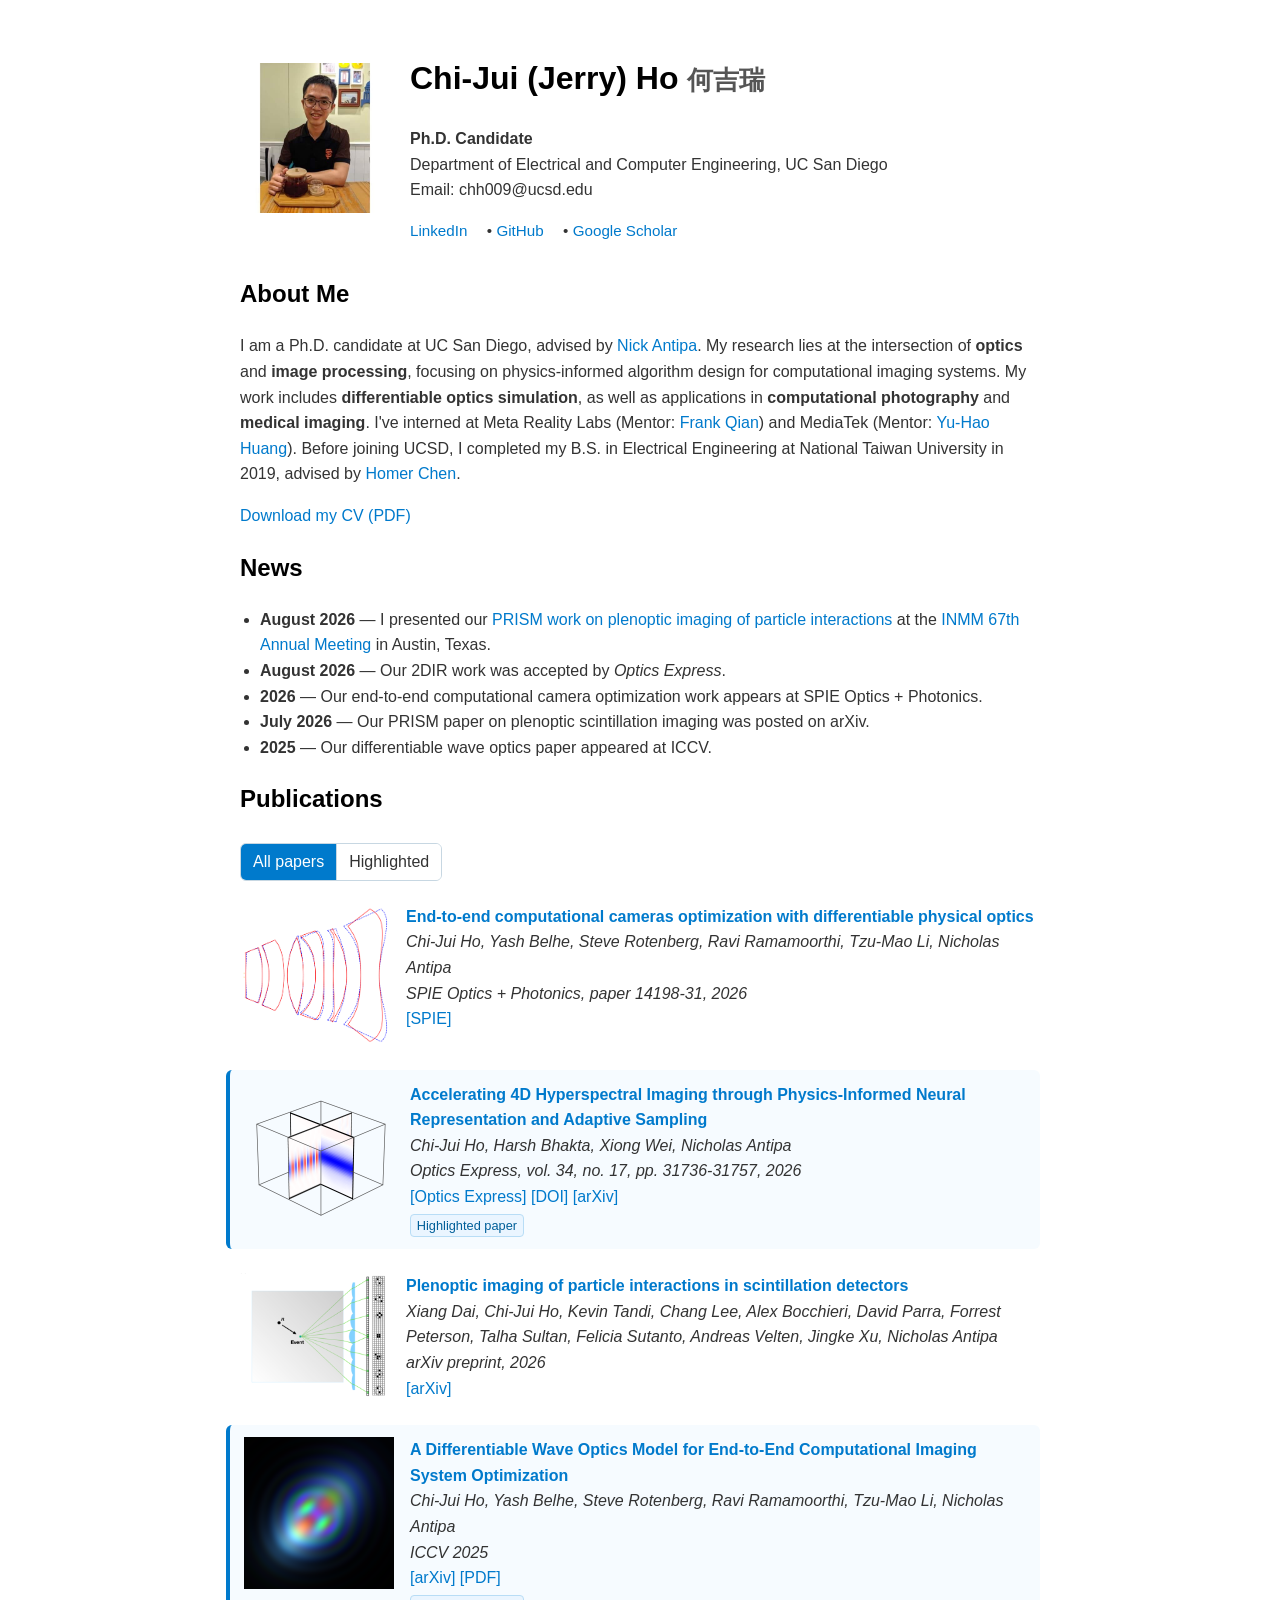
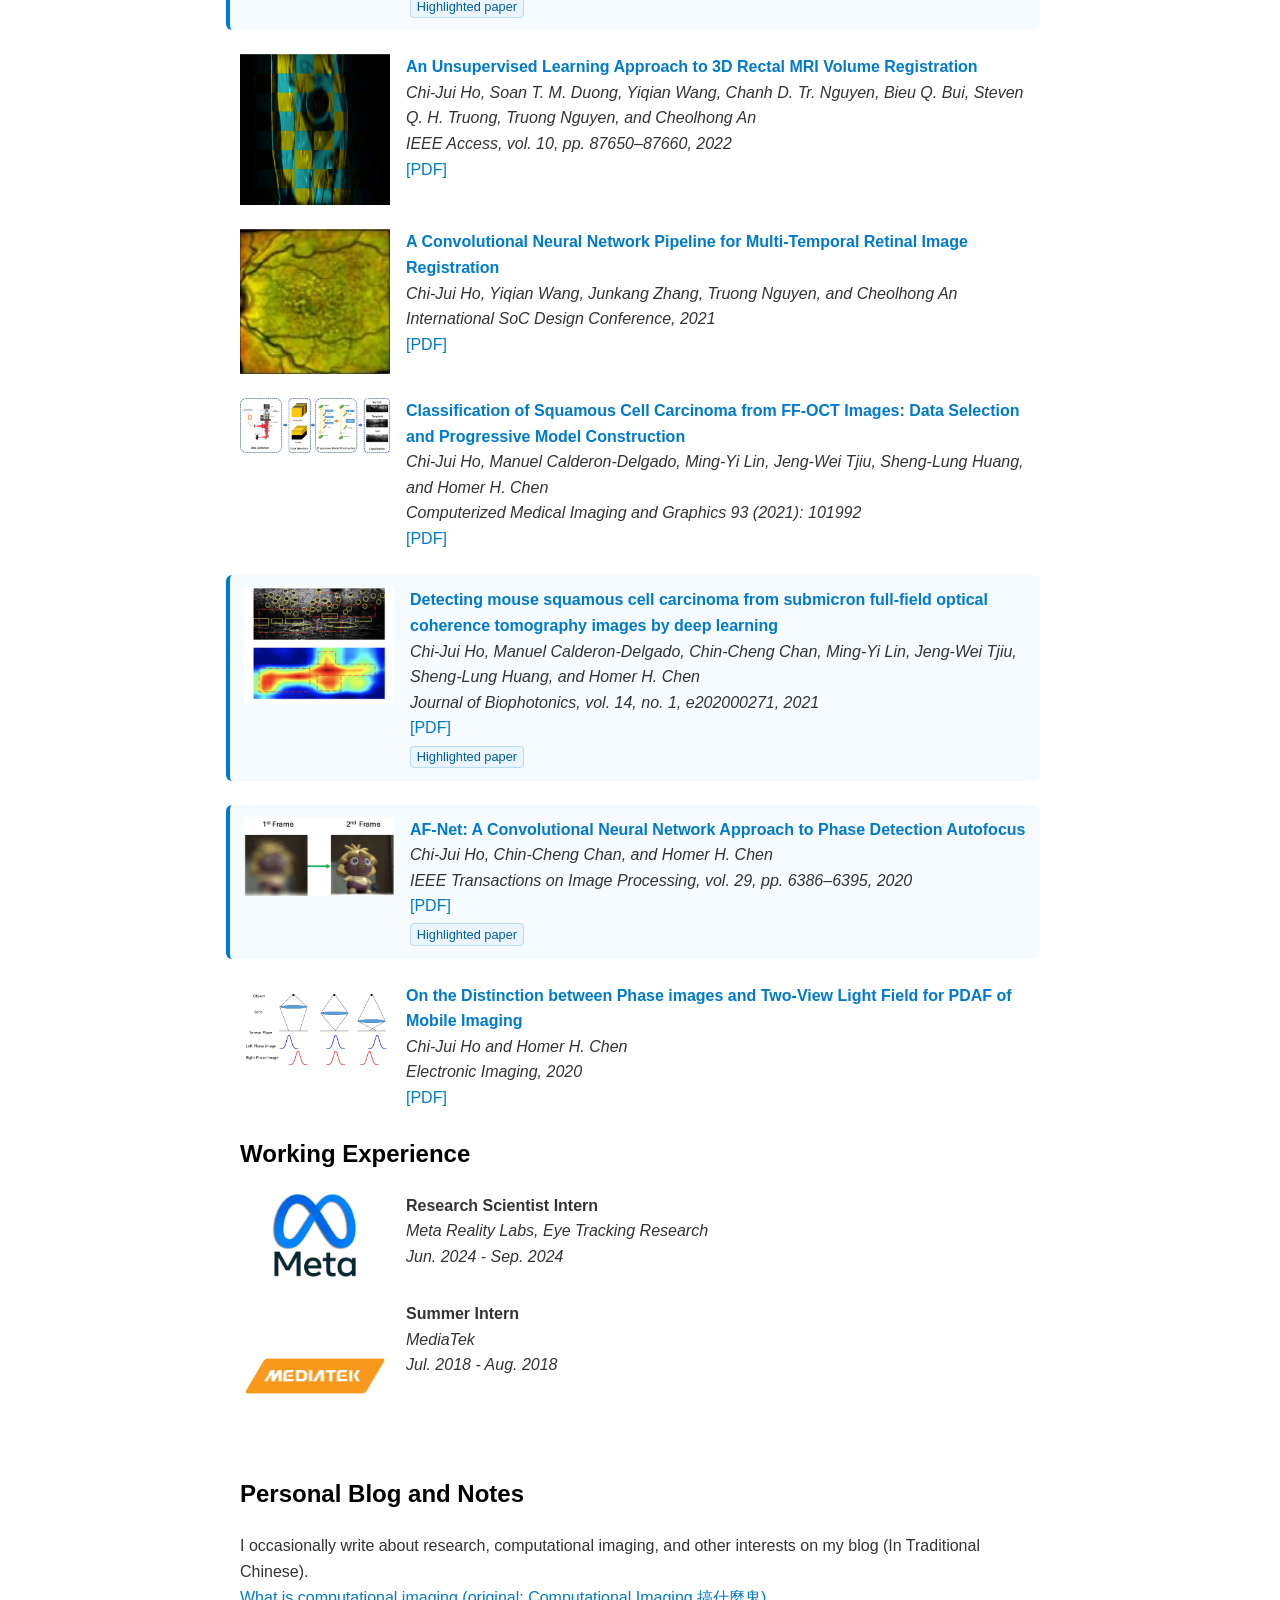
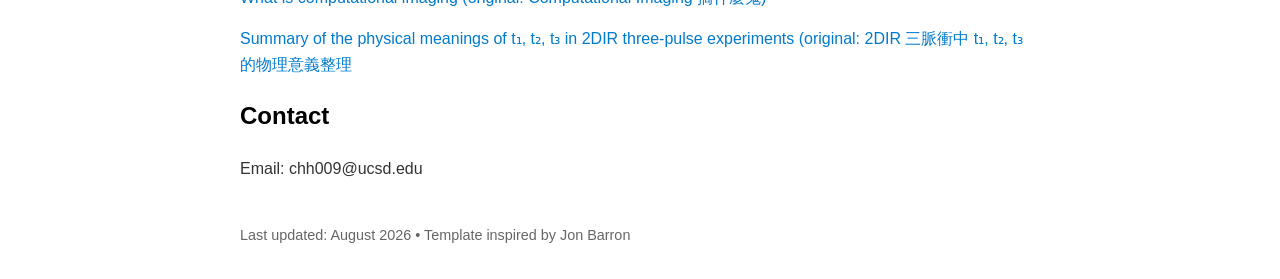
==== commit 6e79d836: "Add INMM presentation to homepage news" ====
--- a/index.html
+++ b/index.html
@@ -226,6 +226,7 @@
 </div>
 <h2>News</h2>
 <ul class="news-list">
+  <li><time datetime="2026-08">August 2026</time> — I presented our <a href="https://arxiv.org/abs/2607.01123">PRISM work on plenoptic imaging of particle interactions</a> at the <a href="https://members.inmm.org/events/EventDetails.aspx?id=1910923">INMM 67th Annual Meeting</a> in Austin, Texas.</li>
   <li><time datetime="2026-08">August 2026</time> — Our 2DIR work was accepted by <em>Optics Express</em>.</li>
   <li><time datetime="2026">2026</time> — Our end-to-end computational camera optimization work appears at SPIE Optics + Photonics.</li>
   <li><time datetime="2026-07">July 2026</time> — Our PRISM paper on plenoptic scintillation imaging was posted on arXiv.</li>
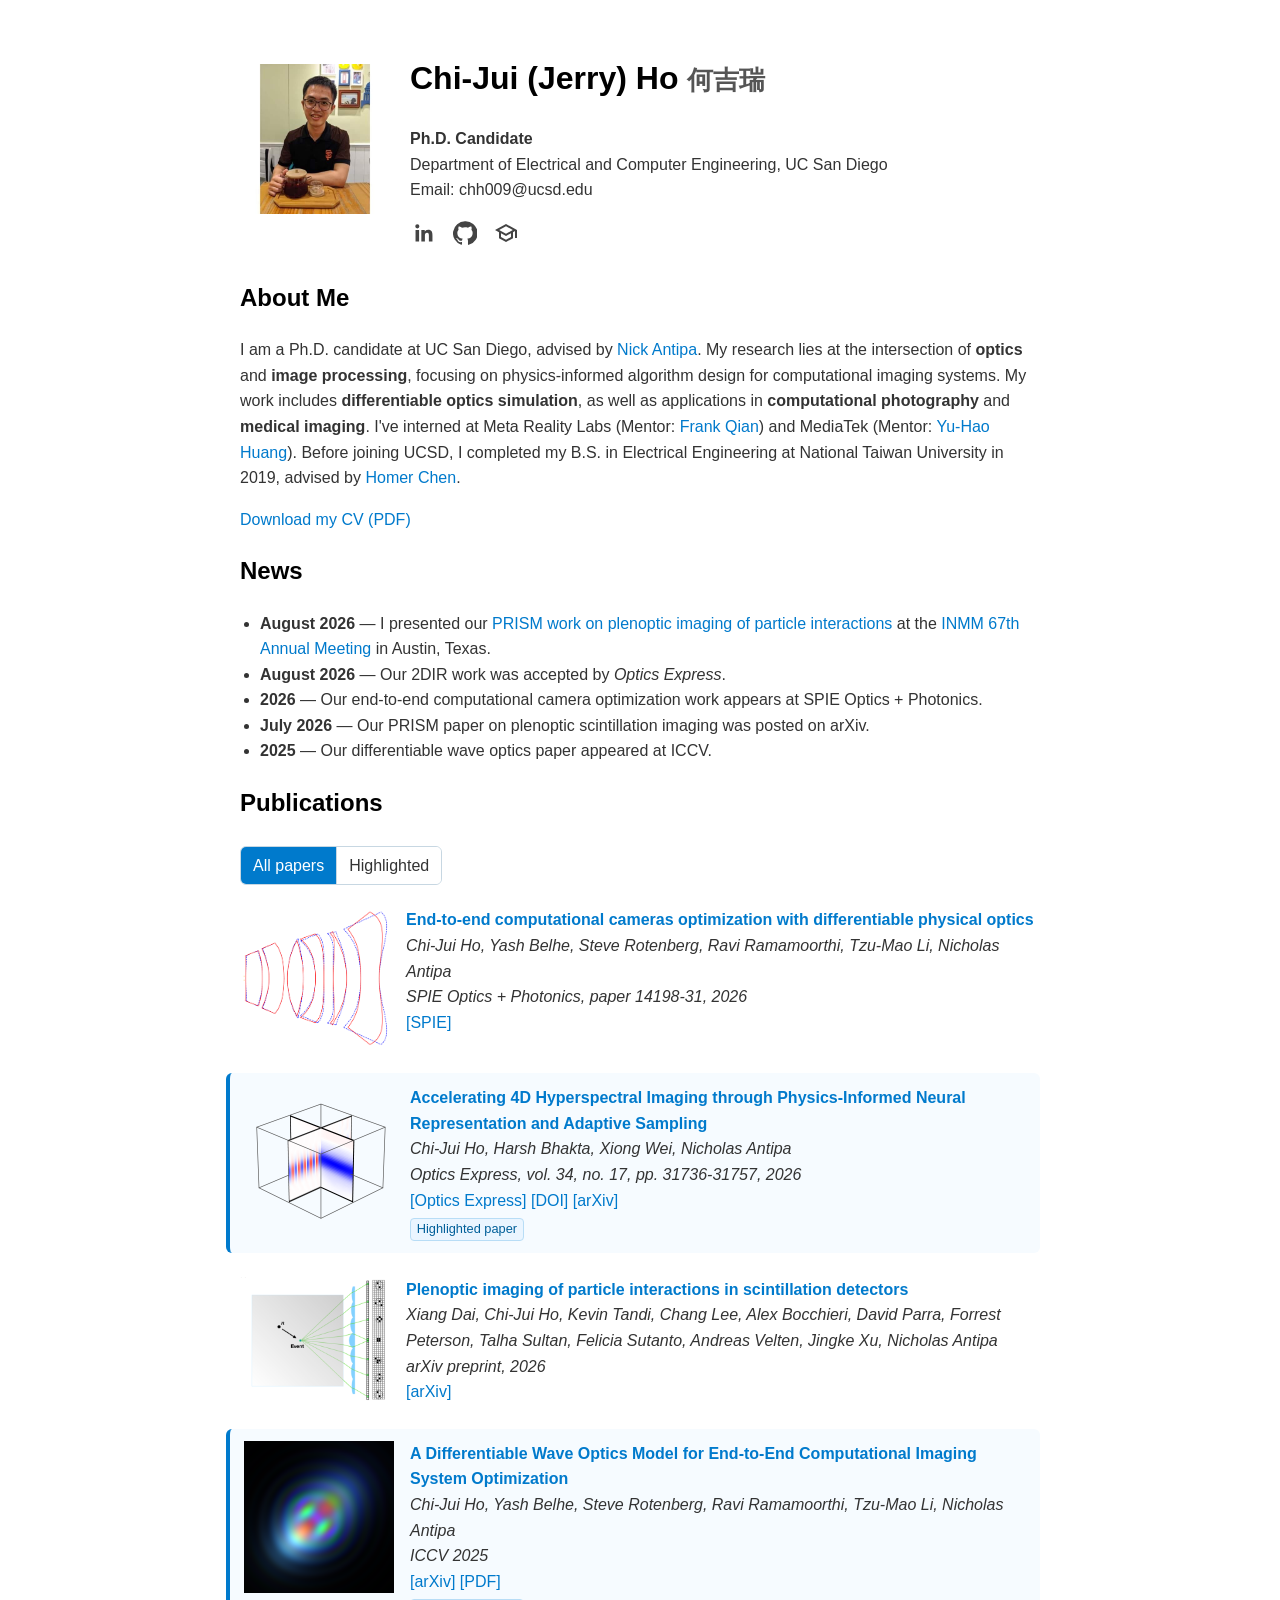
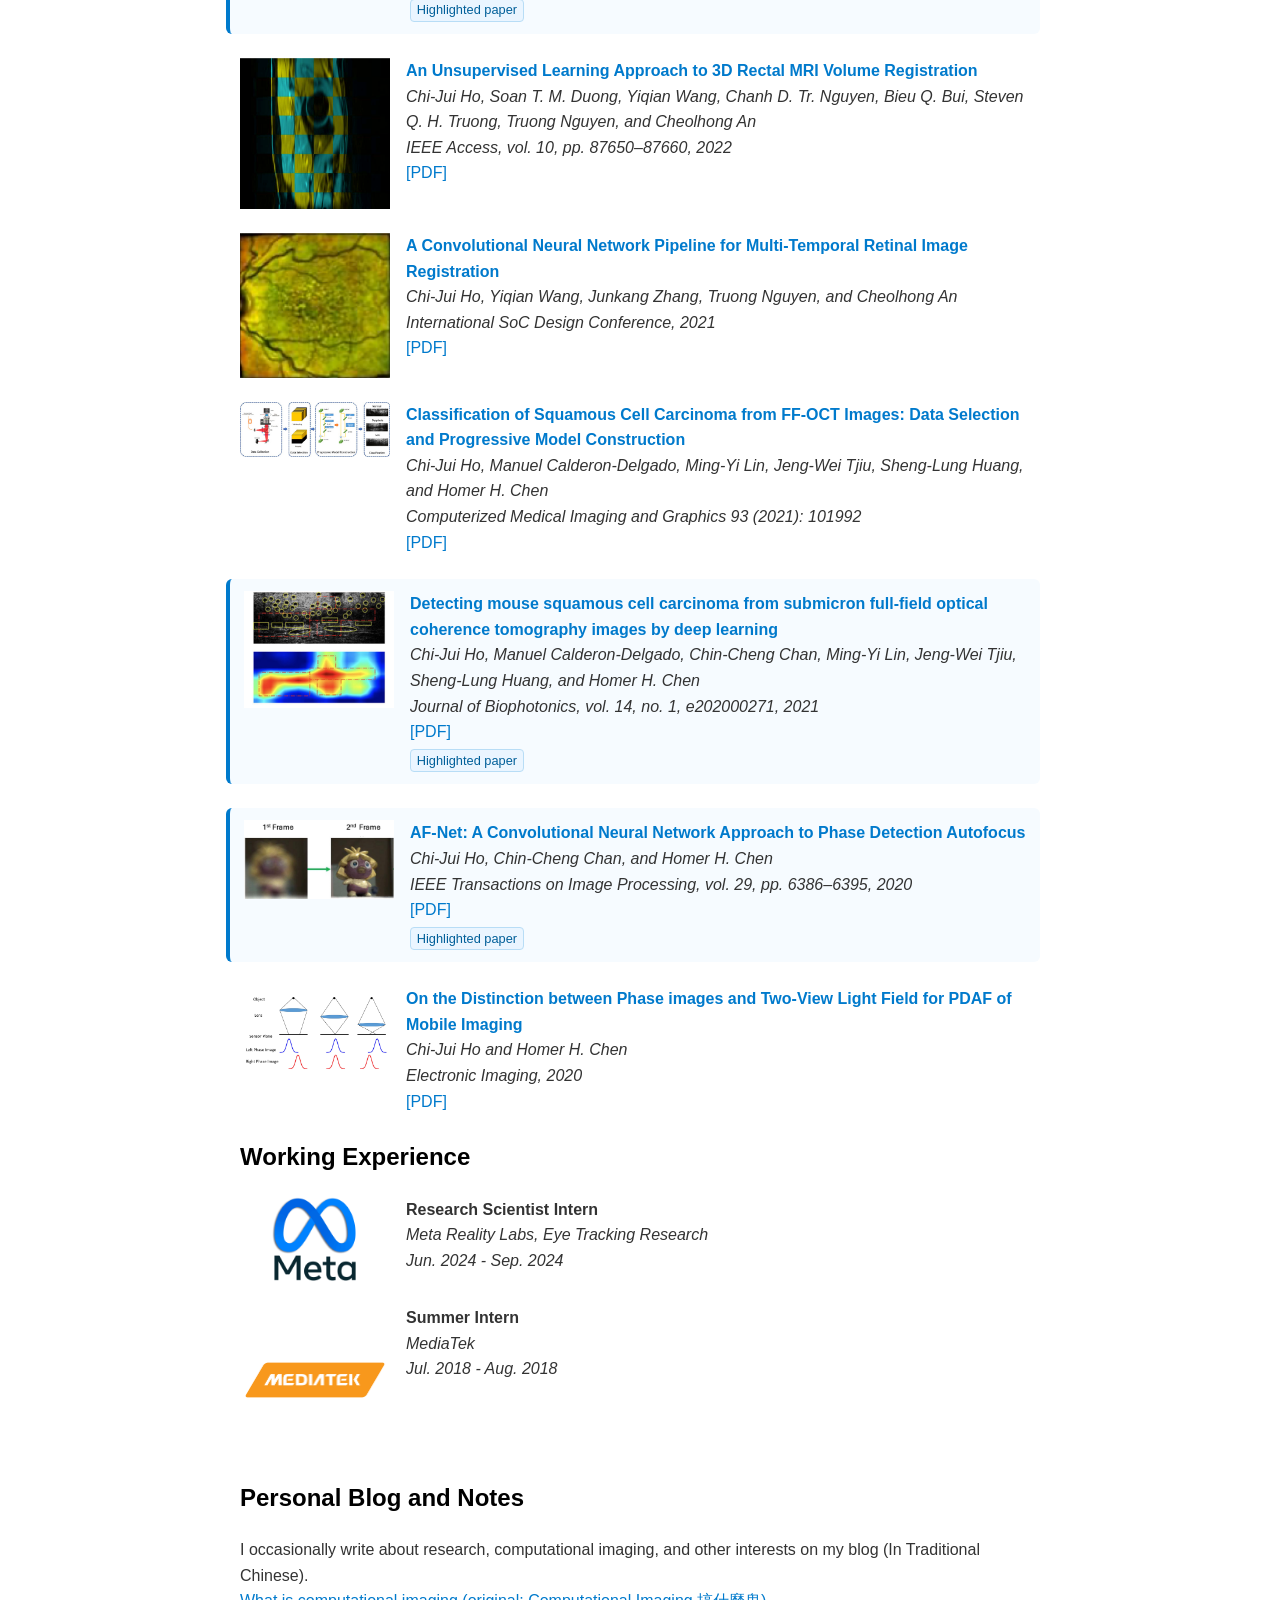
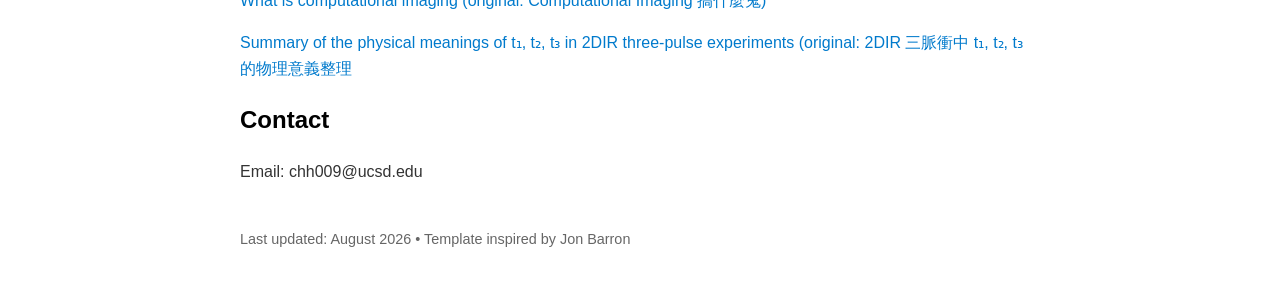
==== commit 9bff0be6: "Use icons for profile links" ====
--- a/index.html
+++ b/index.html
@@ -161,10 +161,37 @@
 
   .social-links {
     margin-top: 0.5em;
-    font-size: 0.95em;
+    display: flex;
+    align-items: center;
+    gap: 0.8em;
   }
   .social-links a {
-    margin-right: 1em;
+    display: inline-flex;
+    align-items: center;
+    justify-content: center;
+    width: 28px;
+    height: 28px;
+    color: #444;
+  }
+  .social-links a:hover {
+    color: #007acc;
+    text-decoration: none;
+  }
+  .social-links svg {
+    width: 24px;
+    height: 24px;
+    fill: currentColor;
+  }
+  .sr-only {
+    position: absolute;
+    width: 1px;
+    height: 1px;
+    padding: 0;
+    margin: -1px;
+    overflow: hidden;
+    clip: rect(0, 0, 0, 0);
+    white-space: nowrap;
+    border: 0;
   }
   .publication-filter.highlighted-only + .pub-list .highlight-badge {
     display: none;
@@ -210,11 +237,18 @@
     Email: chh009@ucsd.edu</p>
 
     <div class="social-links">
-      <a href="https://www.linkedin.com/in/chi-jui-jerry-ho/" target="_blank" rel="noopener noreferrer">LinkedIn</a>
-      <span class="dot">•</span>
-      <a href="https://github.com/JerryHoTaiwan" target="_blank" rel="noopener noreferrer">GitHub</a>
-      <span class="dot">•</span>
-      <a href="https://scholar.google.com/citations?hl=en&user=HRKp738AAAAJ" target="_blank" rel="noopener noreferrer">Google Scholar</a>
+      <a href="https://www.linkedin.com/in/chi-jui-jerry-ho/" target="_blank" rel="noopener noreferrer" aria-label="LinkedIn" title="LinkedIn">
+        <svg viewBox="0 0 24 24" aria-hidden="true"><path d="M20.45 20.45h-3.56v-5.57c0-1.33-.03-3.04-1.85-3.04-1.85 0-2.14 1.45-2.14 2.94v5.67H9.34V9h3.42v1.56h.05c.47-.9 1.64-1.85 3.37-1.85 3.6 0 4.27 2.37 4.27 5.46v6.28zM5.32 7.43a2.06 2.06 0 1 1 0-4.12 2.06 2.06 0 0 1 0 4.12zM7.1 20.45H3.54V9H7.1v11.45z"/></svg>
+        <span class="sr-only">LinkedIn</span>
+      </a>
+      <a href="https://github.com/JerryHoTaiwan" target="_blank" rel="noopener noreferrer" aria-label="GitHub" title="GitHub">
+        <svg viewBox="0 0 24 24" aria-hidden="true"><path d="M12 .3a12 12 0 0 0-3.79 23.39c.6.11.82-.26.82-.58l-.02-2.04c-3.34.73-4.04-1.42-4.04-1.42-.55-1.39-1.34-1.76-1.34-1.76-1.09-.75.08-.73.08-.73 1.21.08 1.84 1.24 1.84 1.24 1.07 1.84 2.81 1.31 3.5 1 .11-.78.42-1.31.76-1.61-2.67-.3-5.47-1.33-5.47-5.93 0-1.31.47-2.38 1.24-3.22-.13-.3-.54-1.52.11-3.18 0 0 1.01-.32 3.3 1.23A11.5 11.5 0 0 1 12 6.29c1.02 0 2.05.14 3.01.4 2.29-1.55 3.3-1.23 3.3-1.23.65 1.66.24 2.88.12 3.18a4.63 4.63 0 0 1 1.23 3.22c0 4.61-2.81 5.62-5.48 5.92.43.37.81 1.1.81 2.22l-.01 3.29c0 .32.22.69.82.57A12 12 0 0 0 12 .3z"/></svg>
+        <span class="sr-only">GitHub</span>
+      </a>
+      <a href="https://scholar.google.com/citations?hl=en&amp;user=HRKp738AAAAJ" target="_blank" rel="noopener noreferrer" aria-label="Google Scholar" title="Google Scholar">
+        <svg viewBox="0 0 24 24" aria-hidden="true"><path d="M12 3 1 9l4 2.18v6L12 21l7-3.82v-6l2-1.09V17h2V9L12 3zm6.82 6L12 12.72 5.18 9 12 5.28 18.82 9zM17 16l-5 2.72L7 16v-3.73L12 15l5-2.73V16z"/></svg>
+        <span class="sr-only">Google Scholar</span>
+      </a>
     </div>
   </div>
 </div>
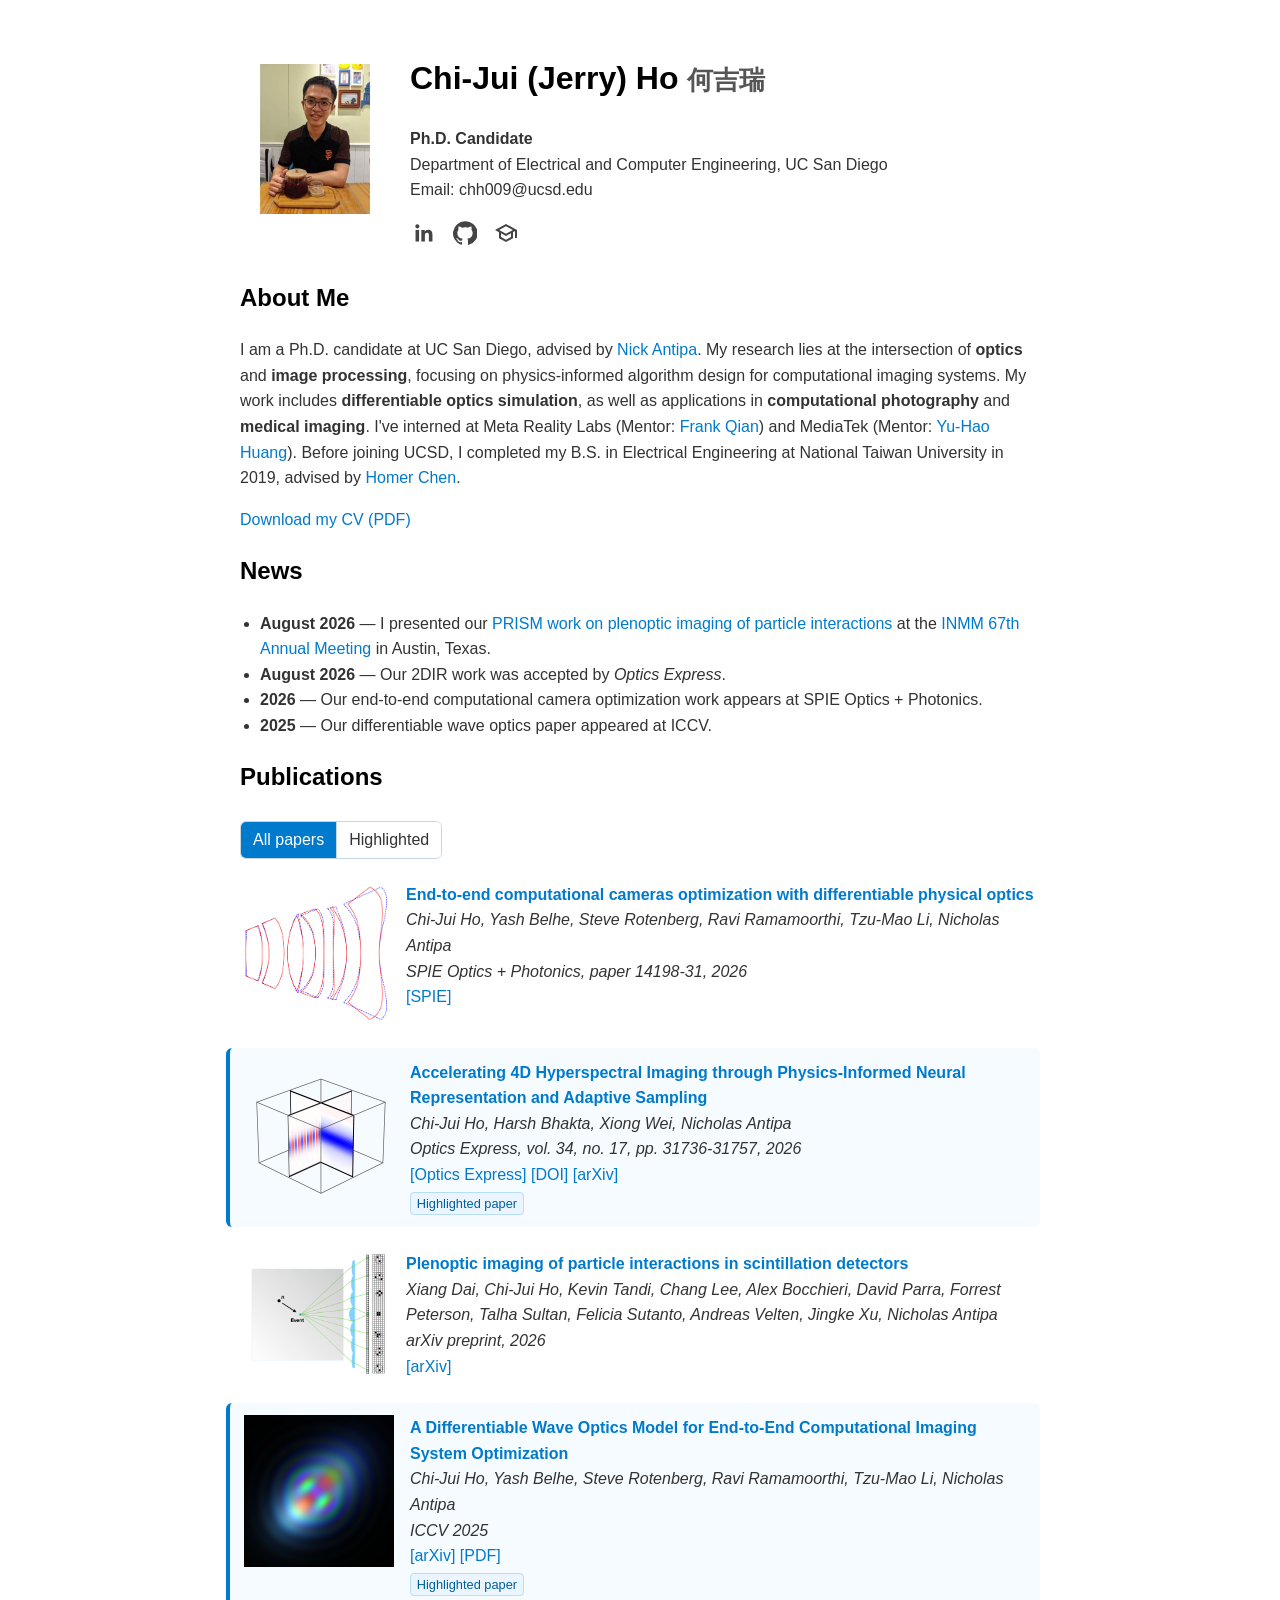
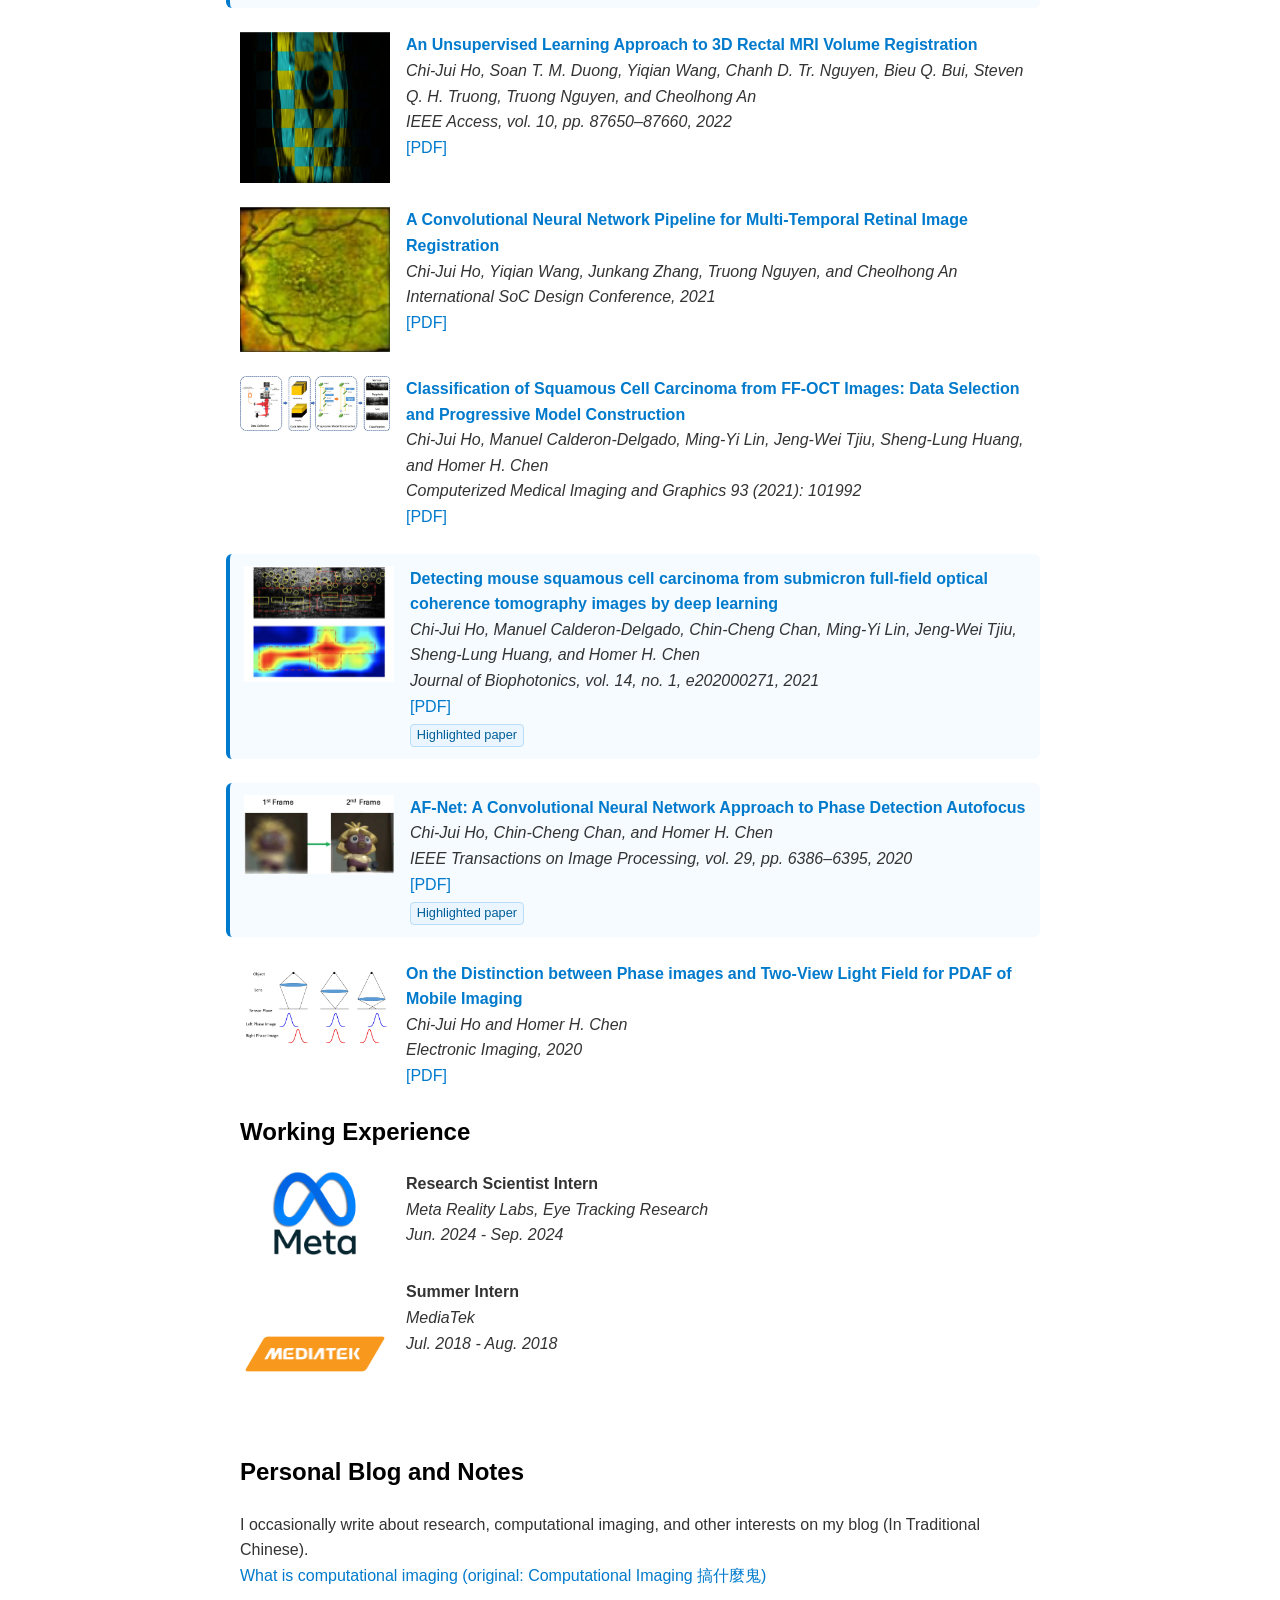
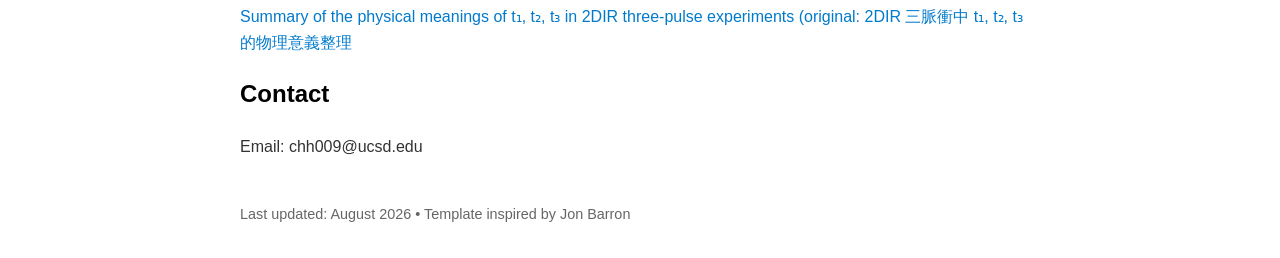
==== commit 3a024e8a: "Remove PRISM arXiv news item" ====
--- a/index.html
+++ b/index.html
@@ -263,7 +263,6 @@
   <li><time datetime="2026-08">August 2026</time> — I presented our <a href="https://arxiv.org/abs/2607.01123">PRISM work on plenoptic imaging of particle interactions</a> at the <a href="https://members.inmm.org/events/EventDetails.aspx?id=1910923">INMM 67th Annual Meeting</a> in Austin, Texas.</li>
   <li><time datetime="2026-08">August 2026</time> — Our 2DIR work was accepted by <em>Optics Express</em>.</li>
   <li><time datetime="2026">2026</time> — Our end-to-end computational camera optimization work appears at SPIE Optics + Photonics.</li>
-  <li><time datetime="2026-07">July 2026</time> — Our PRISM paper on plenoptic scintillation imaging was posted on arXiv.</li>
   <li><time datetime="2025">2025</time> — Our differentiable wave optics paper appeared at ICCV.</li>
 </ul>
 <h2>Publications</h2>
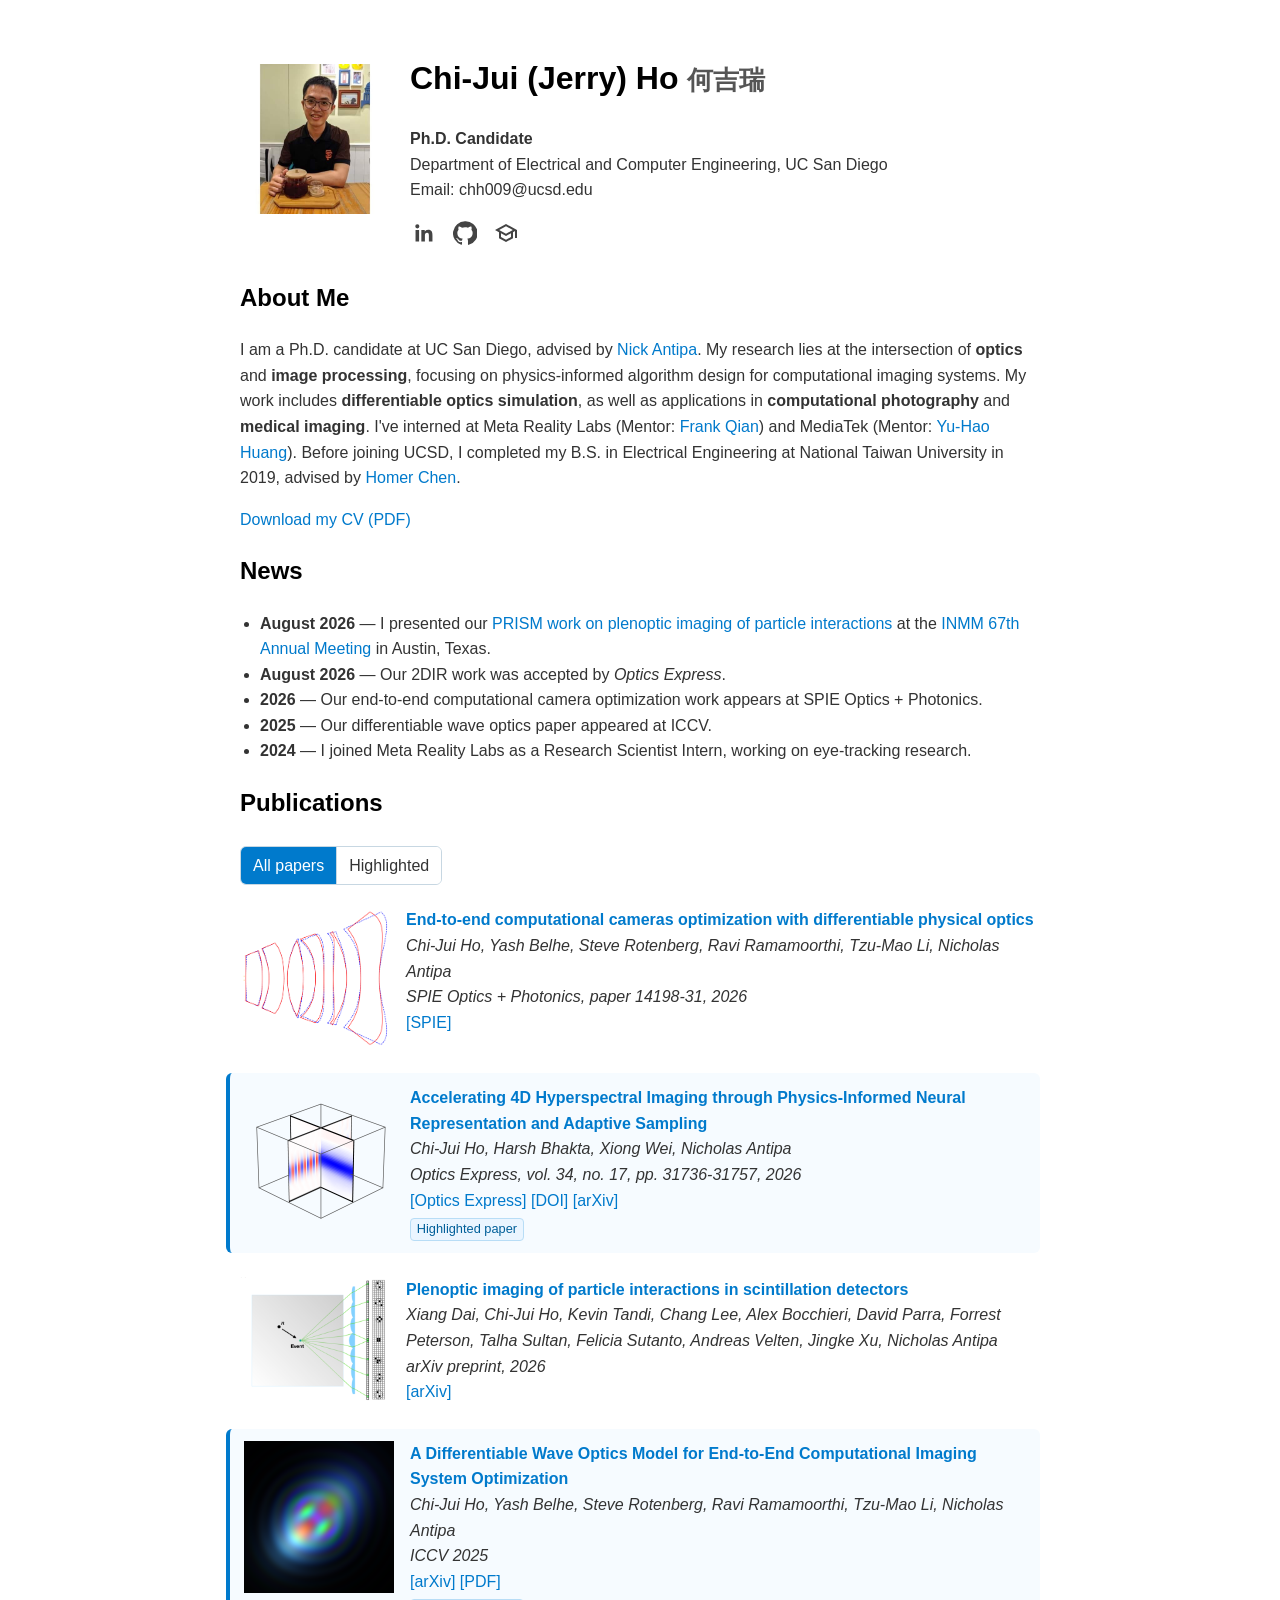
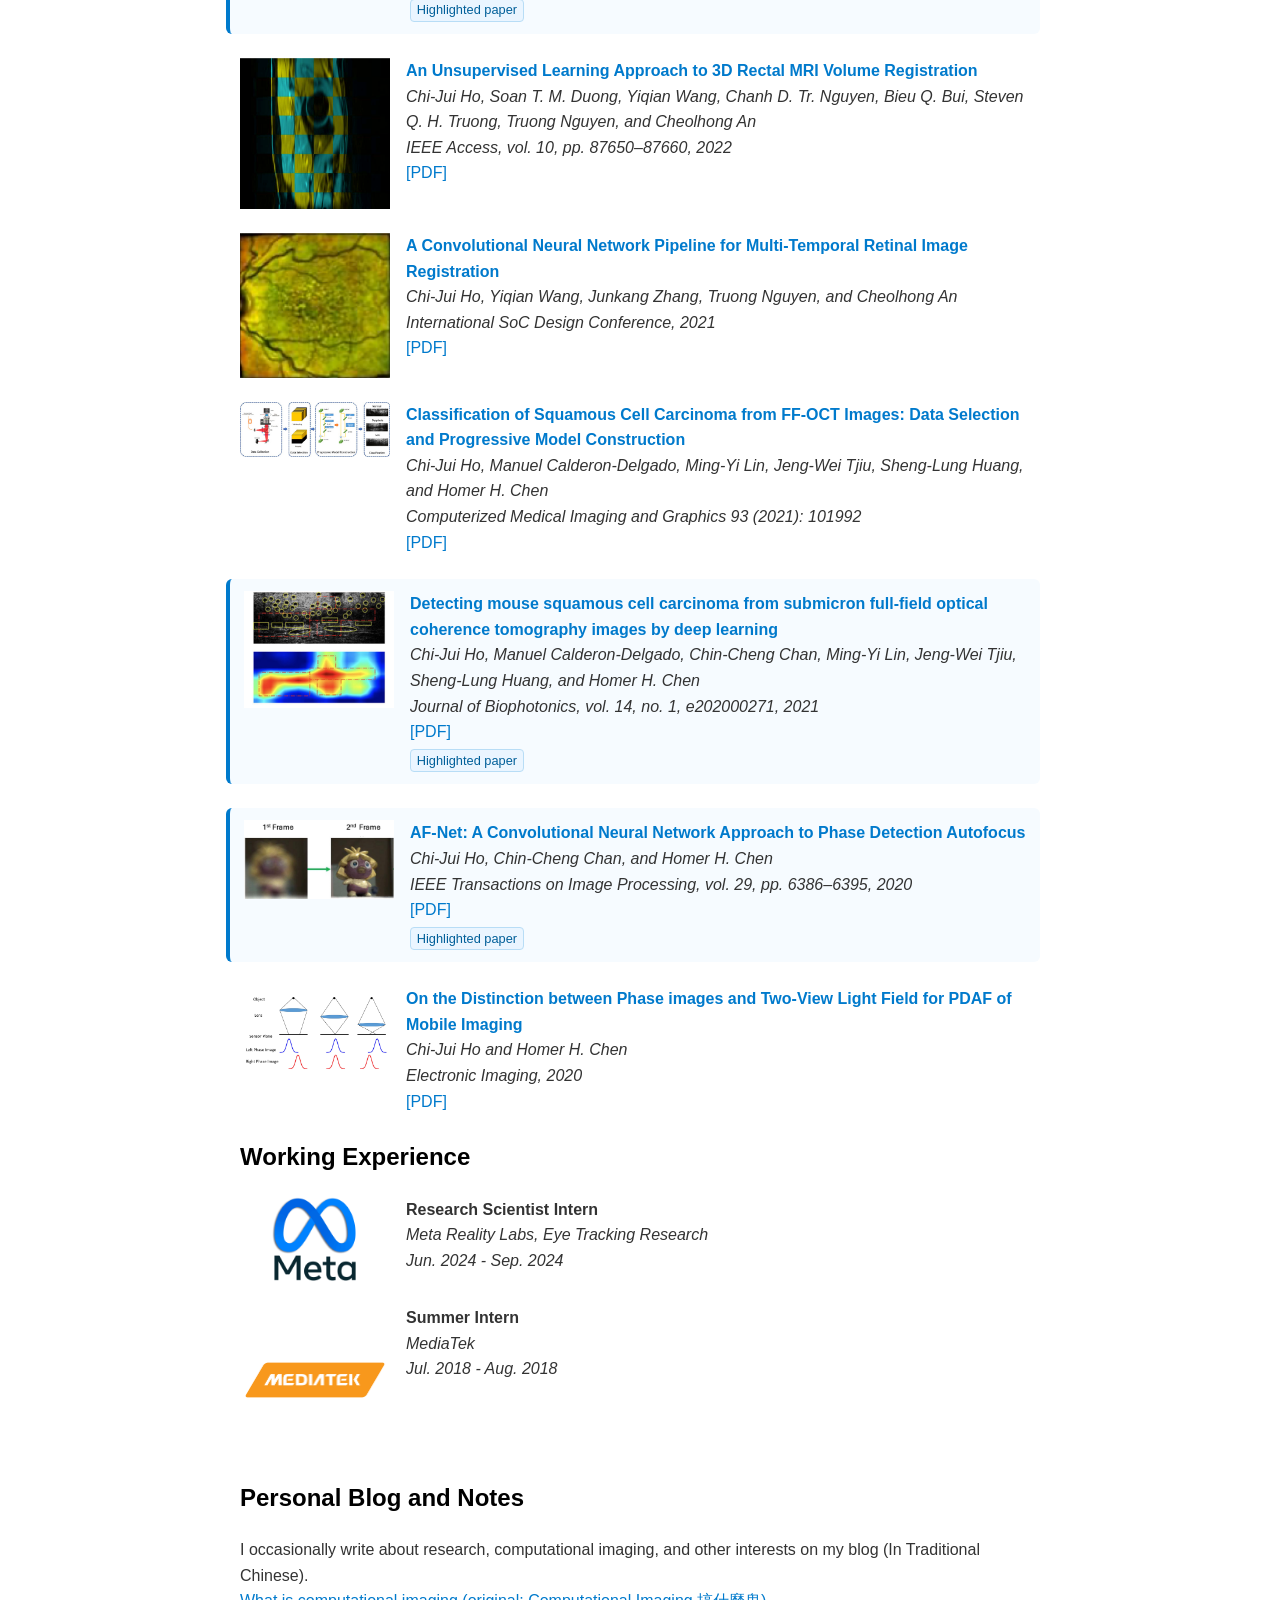
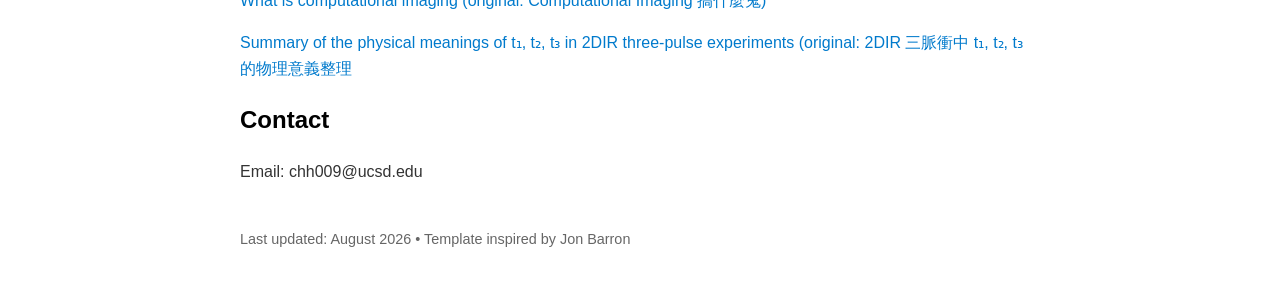
==== commit 7fc25a02: "Add Meta internship to homepage news" ====
--- a/index.html
+++ b/index.html
@@ -264,6 +264,7 @@
   <li><time datetime="2026-08">August 2026</time> — Our 2DIR work was accepted by <em>Optics Express</em>.</li>
   <li><time datetime="2026">2026</time> — Our end-to-end computational camera optimization work appears at SPIE Optics + Photonics.</li>
   <li><time datetime="2025">2025</time> — Our differentiable wave optics paper appeared at ICCV.</li>
+  <li><time datetime="2024">2024</time> — I joined Meta Reality Labs as a Research Scientist Intern, working on eye-tracking research.</li>
 </ul>
 <h2>Publications</h2>
 <div class="publication-filter" role="group" aria-label="Publication filter">
